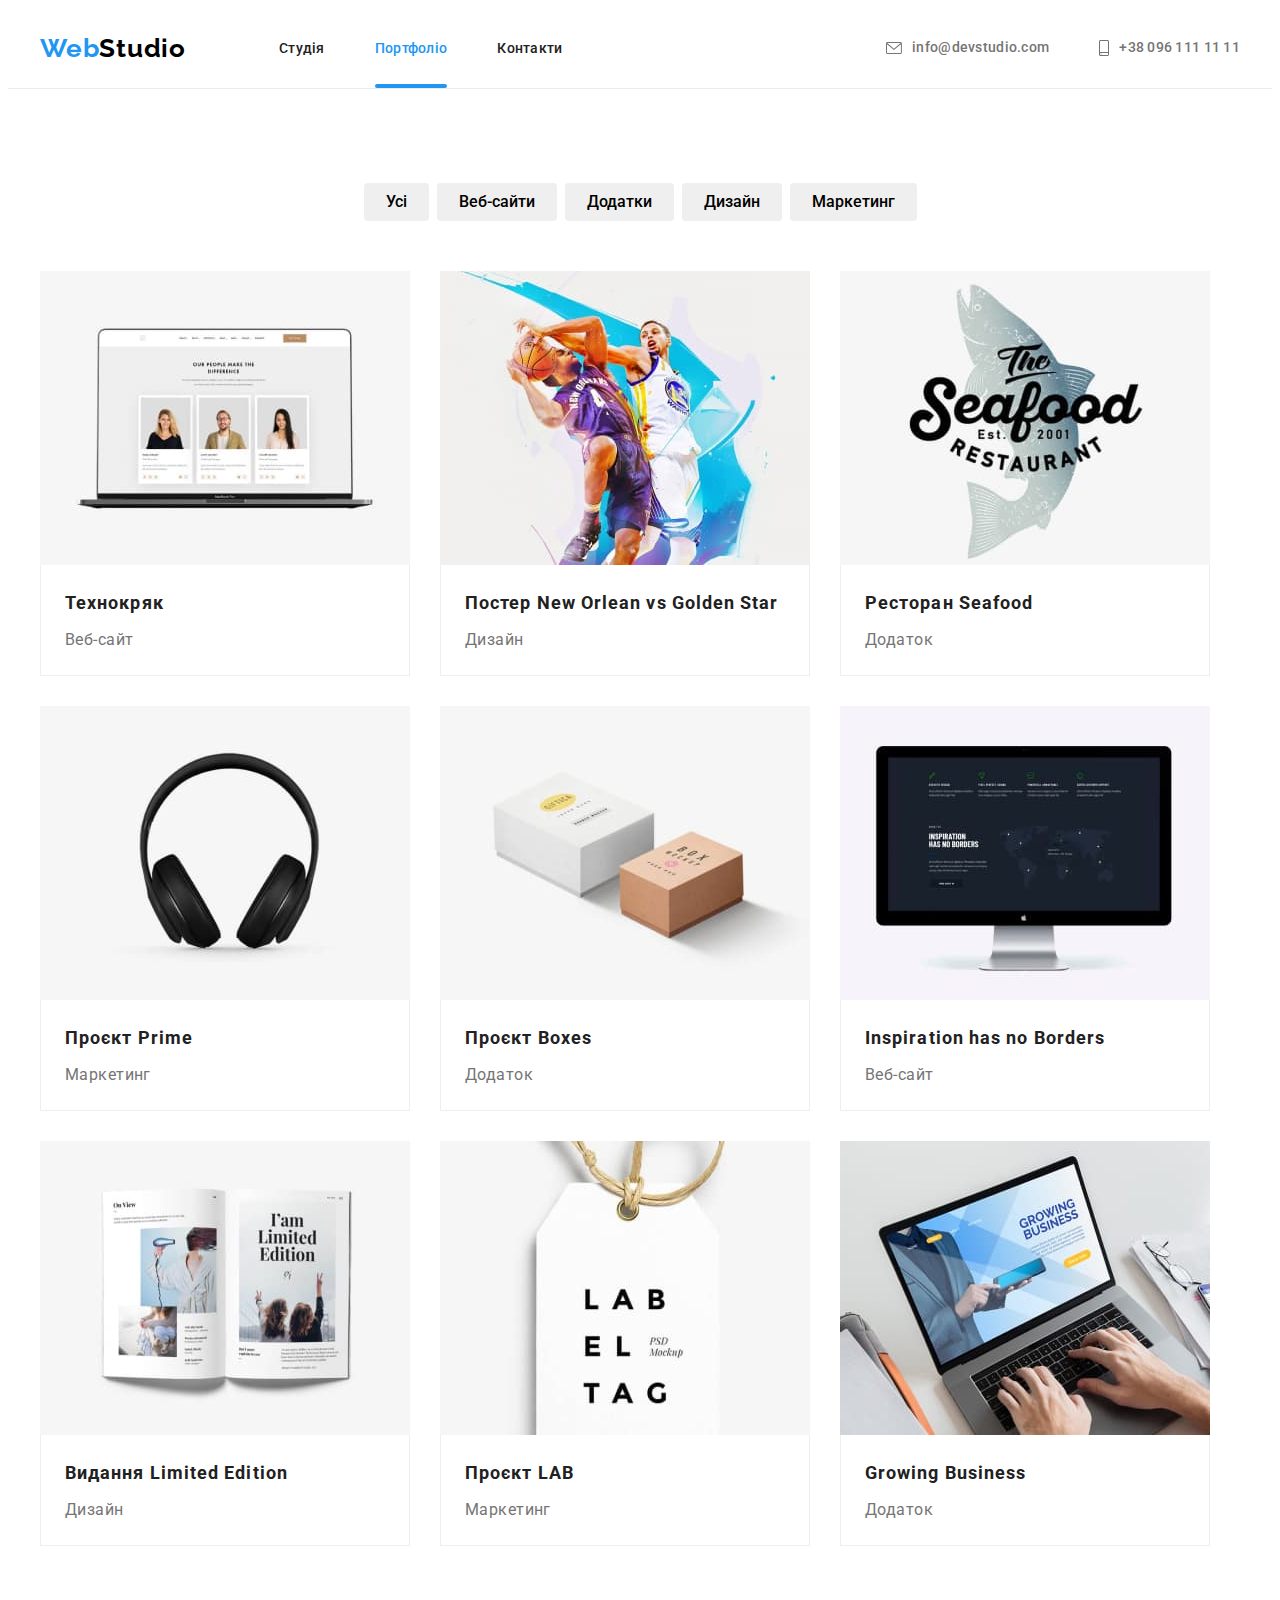
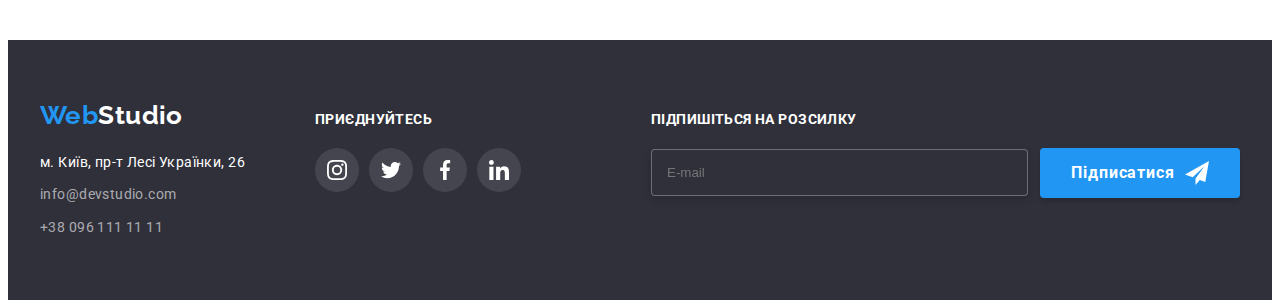
==== portfolio.html @ b5690db7 "копіює попередню роботу" ====
<!DOCTYPE html>
<html lang="uk">
  <head>
    <meta charset="UTF-8" />
    <meta http-equiv="X-UA-Compatible" content="IE=edge" />
    <meta name="viewport" content="width=device-width, initial-scale=1.0" />
    <title>Portfolio</title>
    <link rel="preconnect" href="https://fonts.googleapis.com" />
    <link rel="preconnect" href="https://fonts.gstatic.com" crossorigin />
    <link
      href="https://fonts.googleapis.com/css2?family=Raleway:wght@700&family=Roboto:wght@400;500;700;900&display=swap"
      rel="stylesheet"
    />
    <link
      rel="stylesheet"
      href="https://cdnjs.cloudflare.com/ajax/libs/modern-normalize/1.1.0/modern-normalize.min.css"
      integrity="sha512-wpPYUAdjBVSE4KJnH1VR1HeZfpl1ub8YT/NKx4PuQ5NmX2tKuGu6U/JRp5y+Y8XG2tV+wKQpNHVUX03MfMFn9Q=="
      crossorigin="anonymous"
      referrerpolicy="no-referrer"
    />
    <link rel="stylesheet" href="./css/styles.css" />
  </head>
  <body>
    <header class="page-header">
      <div class="header-conteiner conteiner">
        <nav class="page-navigation">
          <a class="logo link" href="./index.html"><span class="logo-web">Web</span>Studio</a>
          <ul class="menu-list list">
            <li class="menu-item"><a class="menu-link link" href="./index.html">Студія</a></li>
            <li class="menu-item">
              <a class="menu-link link current" href="./portfolio.html">Портфоліо</a>
            </li>
            <li class="menu-item"><a class="menu-link link" href="">Контакти</a></li>
          </ul>
        </nav>
        <ul class="contacts-list list">
          <li class="contacts-item">
            <a class="header-contacts-email link" href="mailto:info@devstudio.com">
              <svg class="contacts-icon-email">
                <use href="./images/icons.svg.svg#icon-envelope"></use>
              </svg>
              info@devstudio.com</a
            >
          </li>
          <li class="contacts-item">
            <a class="header-contacts-number link" href="tel:+380961111111">
              <svg class="contacts-icon-tell">
                <use href="./images/icons.svg.svg#icon-smartphone"></use>
              </svg>
              +38 096 111 11 11</a
            >
          </li>
        </ul>
      </div>
    </header>
    <main class="main">
      <section class="section">
        <div class="buttom-conteiner conteiner">
          <h1 class="services-heading visually-hidden">Наші послуги</h1>
          <ul class="services-nav-list list">
            <li class="services-nav-item">
              <button type="button" class="services-nav-button">Усі</button>
            </li>
            <li class="services-nav-item">
              <button type="button" class="services-nav-button">Веб-сайти</button>
            </li>
            <li class="services-nav-item">
              <button type="button" class="services-nav-button">Додатки</button>
            </li>
            <li class="services-nav-item">
              <button type="button" class="services-nav-button">Дизайн</button>
            </li>
            <li class="services-nav-item">
              <button type="button" class="services-nav-button">Маркетинг</button>
            </li>
          </ul>
        </div>

        <ul class="services-list list conteiner">
          <li class="services-item">
            <a class="services-item-link link" href="">
              <div class="card-overlay">
                <img
                  class="services-img"
                  src="./portfolio-img/laptop.jpg"
                  alt="ноутбук з сайтом"
                  width="370"
                />
                <p class="card-text">
                  Ресурс пропонує комплексні пропозиції з різним рівнем функціоналу та сервісів. Все
                  це дозволить відвідувачу отримати вичерпні відомості про компанію чи приватну
                  особу.
                </p>
              </div>
              <div class="desc">
                <h2 class="services-title">Технокряк</h2>
                <p class="services-sectoin">Веб-сайт</p>
              </div>
            </a>
          </li>
          <li class="services-item">
            <a class="services-item-link link" href="">
              <div class="card-overlay">
                <img
                  class="services-img"
                  src="./portfolio-img/basketball.jpg"
                  alt="постер з двума баскетболістами"
                  width="370"
                />
                <p class="card-text">
                  Ресурс пропонує комплексні пропозиції з різним рівнем функціоналу та сервісів. Все
                  це дозволить відвідувачу отримати вичерпні відомості про компанію чи приватну
                  особу.
                </p>
              </div>
              <div class="desc">
                <h2 class="services-title">Постер New Orlean vs Golden Star</h2>
                <p class="services-sectoin">Дизайн</p>
              </div>
            </a>
          </li>
          <li class="services-item">
            <a class="services-item-link link" href="">
              <div class="card-overlay">
                <img
                  class="services-img"
                  src="./portfolio-img/seafoood.jpg"
                  alt="логотип ресторану"
                  width="370"
                />
                <p class="card-text">
                  Ресурс пропонує комплексні пропозиції з різним рівнем функціоналу та сервісів. Все
                  це дозволить відвідувачу отримати вичерпні відомості про компанію чи приватну
                  особу.
                </p>
              </div>
              <div class="desc">
                <h2 class="services-title">Ресторан Seafood</h2>
                <p class="services-sectoin">Додаток</p>
              </div>
            </a>
          </li>
          <li class="services-item">
            <a class="services-item-link link" href="">
              <div class="card-overlay">
                <img
                  class="services-img"
                  src="./portfolio-img/headphone.jpg"
                  alt=" навушники"
                  width="370"
                />
                <p class="card-text">
                  Ресурс пропонує комплексні пропозиції з різним рівнем функціоналу та сервісів. Все
                  це дозволить відвідувачу отримати вичерпні відомості про компанію чи приватну
                  особу.
                </p>
              </div>
              <div class="desc">
                <h2 class="services-title">Проєкт Prime</h2>
                <p class="services-sectoin">Маркетинг</p>
              </div>
            </a>
          </li>
          <li class="services-item">
            <a class="services-item-link link" href="">
              <div class="card-overlay">
                <img
                  class="services-img"
                  src="./portfolio-img/boxes.jpg"
                  alt="коробки різного дизайну"
                  width="370"
                />
                <p class="card-text">
                  Ресурс пропонує комплексні пропозиції з різним рівнем функціоналу та сервісів. Все
                  це дозволить відвідувачу отримати вичерпні відомості про компанію чи приватну
                  особу.
                </p>
              </div>
              <div class="desc">
                <h2 class="services-title">Проєкт Boxes</h2>
                <p class="services-sectoin">Додаток</p>
              </div>
            </a>
          </li>
          <li class="services-item">
            <a class="services-item-link link" href="">
              <div class="card-overlay">
                <img
                  class="services-img"
                  src="./portfolio-img/imac.jpg"
                  alt="сайт (натхнення немає кордонів)"
                  width="370"
                />
                <p class="card-text">
                  Ресурс пропонує комплексні пропозиції з різним рівнем функціоналу та сервісів. Все
                  це дозволить відвідувачу отримати вичерпні відомості про компанію чи приватну
                  особу.
                </p>
              </div>
              <div class="desc">
                <h2 class="services-title">Inspiration has no Borders</h2>
                <p class="services-sectoin">Веб-сайт</p>
              </div>
            </a>
          </li>
          <li class="services-item">
            <a class="services-item-link link" href="">
              <div class="card-overlay">
                <img
                  class="services-img"
                  src="./portfolio-img/magazine.jpg"
                  alt="журнал"
                  width="370"
                />
                <p class="card-text">
                  Ресурс пропонує комплексні пропозиції з різним рівнем функціоналу та сервісів. Все
                  це дозволить відвідувачу отримати вичерпні відомості про компанію чи приватну
                  особу.
                </p>
              </div>
              <div class="desc">
                <h2 class="services-title">Видання Limited Edition</h2>
                <p class="services-sectoin">Дизайн</p>
              </div>
            </a>
          </li>
          <li class="services-item">
            <a class="services-item-link link" href="">
              <div class="card-overlay">
                <img class="services-img" src="./portfolio-img/lab.jpg" alt="бірка" width="370" />
                <p class="card-text">
                  Ресурс пропонує комплексні пропозиції з різним рівнем функціоналу та сервісів. Все
                  це дозволить відвідувачу отримати вичерпні відомості про компанію чи приватну
                  особу.
                </p>
              </div>
              <div class="desc">
                <h2 class="services-title">Проєкт LAB</h2>
                <p class="services-sectoin">Маркетинг</p>
              </div>
            </a>
          </li>
          <li class="services-item">
            <a class="services-item-link link" href="">
              <div class="card-overlay">
                <img
                  class="services-img"
                  src="./portfolio-img/macbook.jpg"
                  alt="зростаючий бізнес"
                  width="370"
                />
                <p class="card-text">
                  Ресурс пропонує комплексні пропозиції з різним рівнем функціоналу та сервісів. Все
                  це дозволить відвідувачу отримати вичерпні відомості про компанію чи приватну
                  особу.
                </p>
              </div>
              <div class="desc">
                <h2 class="services-title">Growing Business</h2>
                <p class="services-sectoin">Додаток</p>
              </div>
            </a>
          </li>
        </ul>
      </section>
    </main>
   <footer class="footer">
      <div class="conteiner">
        <div class="footer-content">
<div class="footer-content-address">
      <a class="logo-footer link" href="./index.html"><span class="logo-web">Web</span>Studio</a>
      <address class="address">
        <ul class="address-list list">
          <li class="address-list-item">
            <a class="address-map link"
              href="https://goo.gl/maps/CPtrU1FHBa2aNyZL9"
              target="_blank"
              rel="noopener noreferrer nofollow"
              >м. Київ, пр-т Лесі Українки, 26</a
            >
          </li>
          <li class="address-list-item"><a class="footer-contacts-email link" href="mailto:info@devstudio.com">info@devstudio.com</a></li>
          <li class="address-list-item"><a class="footer-contacts-number link" href="tel:+380961111111">+38 096 111 11 11</a></li>
        </ul>
      </address>
    </div>
    <div class="footer-content-link">
          <b class="studio-caption">приєднуйтесь</b>
          <ul class="studio-link-list list">
            <li class="studio-list-item">
              <a href="" class="studio-link">
                <svg lang="en" aria-label="instagram logo" class="icon-studio-link">
                  <use href="./images/icons.svg.svg#icon-instagram"></use>
                </svg>
              </a>
            </li>
            <li class="studio-list-item">
              <a href="" class="studio-link">
                <svg lang="en" aria-label="twitter logo" class="icon-studio-link">
                  <use href="./images/icons.svg.svg#icon-twitter"></use>
                </svg>
              </a>
            </li>
            <li class="studio-list-item">
              <a href="" class="studio-link">
                <svg lang="en" aria-label="facebook logo" class="icon-studio-link">
                  <use href="./images/icons.svg.svg#icon-facebook"></use>
                </svg>
              </a>
            </li>
            <li class="studio-list-item">
              <a href="" class="studio-link">
                <svg lang="en" aria-label="linkedin logo" class="icon-studio-link">
                  <use href="./images/icons.svg.svg#icon-linkedin"></use>
                </svg>
              </a>
            </li>
          </ul>
        </div>
        <div class="subscribe">
        <b class="subscribe-title">Підпишіться на розсилку</b>
        <div class="subscribe-tap">
          <label class="subscribe-label" for="subscribe-mail"></label>
        <input class="subscribe-input" name="subscribe-user-mail" id="subscribe-mail" type="mail" placeholder="E-mail">
        <button class="subscribe-button" type="submit">Підписатися <svg class="send-icon" width="24" height="24">
          <use href="./images/icons.svg.svg#icon-send"></use>
        </svg></button></div>
      </div>
      </div>
        </div>
    </footer>
  </body>
</html>
---- css/styles.css ----
:root {
  --main-font-family: 'Roboto', sans-serif;
  --secondary-font-family: 'Raleway', sans-serif;
  --primry-font-weight: 700;
  --secondary-font-weight: 400;
  --primary-font-size: 14px;
  --main-color: #212121;
  --secondary-color: #757575;
  --accent-color: #2196f3;
  --other-color: #ffffff;
  --logo-color: #000000;
  --primary-background-color: #2f303a;
  --secondary-background-color: #f5f4fa;
  --primary-icon-color: #afb1b8;
  --transition-time-cubic: 250ms cubic-bezier(0.4, 0, 0.2, 1);
}

h1,
h2,
h3,
h4,
h5,
h6,
p {
  margin-top: 0;
  margin-bottom: 0;
}

ul,
ol {
  margin: 0;
  padding: 0;
}

button {
  cursor: pointer;
}

img {
  display: block;
  max-width: 100%;
  height: auto;
}

.link {
  text-decoration: none;
}

.list {
  list-style: none;
}

.visually-hidden {
  position: absolute;
  white-space: nowrap;
  width: 1px;
  height: 1px;
  overflow: hidden;
  border: 0;
  padding: 0;
  clip: rect(0 0 0 0);
  clip-path: inset(50%);
  margin: -1px;
}
/* ========================= */
body {
  font-family: 'Roboto', sans-serif;
  font-size: var(--primary-font-size);
  letter-spacing: 0.03em;
  color: var(--main-color);
  background-color: var(--other-color);
}

.conteiner {
  width: 1200px;
  margin-left: auto;
  margin-right: auto;
  padding-left: 15px;
  padding-right: 15px;
  /* display: flex;
  flex-wrap: wrap;
  justify-content: center;
  align-content: center; */
}

.section {
  padding-top: 94px;
  padding-bottom: 94px;
}

.header-conteiner {
  display: flex;
  align-items: center;
}

/* =================HEADER============== */

.page-header {
  align-items: center;
  border-bottom: 1px solid #ececec;
}

.page-navigation {
  display: flex;
}

.logo {
  margin-right: 93px;
  padding-top: 24px;
  padding-bottom: 24px;
  color: var(--logo-color);
  font-family: 'Raleway';
  font-style: normal;
  font-weight: 700;
  font-size: 26px;
  line-height: 31px;
  letter-spacing: 0.03em;
}

.logo-web {
  color: var(--accent-color);
}

.menu-list {
  display: flex;
  column-gap: 50px;
  align-items: center;
  padding-left: 0;
}

.menu-list .link {
  position: relative;
  padding-top: 32px;
  padding-bottom: 32px;
  color: var(--main-color);
  font-weight: 500;
  font-size: 14px;
  line-height: 1.14em;
  letter-spacing: 0.02em;

  transition: color var(--transition-time-cubic);
}

.menu-list .link.current {
  color: var(--accent-color);
}

.current::after {
  display: inline-block;
  position: absolute;
  content: '';
  bottom: 0;
  left: 0;
  width: 100%;
  height: 4px;
  border-radius: 2px;
  background-color: var(--accent-color);
}

.menu-link:hover,
.menu-link:focus {
  color: var(--accent-color);
}

.contacts-list {
  margin-left: auto;
  display: flex;
  column-gap: 50px;
  padding-left: 0;
  font-weight: 500;
  line-height: 1.14em;
  letter-spacing: 0.02em;
}

.contacts-list .header-contacts-email,
.header-contacts-number {
  color: var(--secondary-color);
  font-weight: 500;

  transition: color var(--transition-time-cubic);
}

.header-contacts-email,
.header-contacts-number {
  display: flex;
  justify-content: center;
  align-items: center;
  padding-top: 32px;
  padding-bottom: 32px;
}

.header-contacts-email:hover,
.header-contacts-email:focus {
  color: var(--accent-color);
}

.header-contacts-number:hover,
.header-contacts-number:focus {
  color: var(--accent-color);
}

.contacts-icon-email,
.contacts-icon-tell {
  margin-right: 10px;
  fill: var(--secondary-color);
}

.contacts-icon-email {
  width: 16px;
  height: 12px;
}

.contacts-icon-tell {
  width: 10px;
  height: 16px;
}

.header-contacts-email:hover .contacts-icon-email,
.header-contacts-email:focus .contacts-icon-email {
  fill: var(--accent-color);
}

.header-contacts-number:hover .contacts-icon-tell,
.header-contacts-number:focus .contacts-icon-tell {
  fill: var(--accent-color);
}

/* ==============HEADER============= */

/* =============MAIN================ */
/* ==============BANER=============== */
.baner {
  padding-top: 200px;
  padding-bottom: 200px;
  background-color: var(--primary-background-color);
  color: var(--other-color);
}

.overlay {
  max-width: 1600px;
  height: 600px;
  margin-left: auto;
  margin-right: auto;
  background-color: #c4c4c4;
  background-image: linear-gradient(rgba(47, 48, 58, 0.4), rgba(47, 48, 58, 0.4)),
    url('../images/baner-img.jpg');
  background-position: center;
  background-size: cover;
}

.page-baner {
  display: flex;
  flex-direction: column;
  align-items: center;
}

.baner-text {
  width: 696px;
  margin-right: auto;
  margin-left: auto;
  margin-bottom: 30px;
  align-items: center;
  font-weight: 900;
  font-size: 44px;
  line-height: 1.36;
  text-align: center;
  letter-spacing: 0.06em;
  text-transform: uppercase;
}

.baner-modal-button {
  padding: 10px 32px;
  font-family: var(--main-font);
  background-color: var(--accent-color);
  color: var(--other-color);
  cursor: pointer;
  font-weight: var(--primry-font-weight);
  font-size: 16px;
  line-height: 1.875em;
  border: 0;
  border-radius: 4px;
  letter-spacing: 0.06em;

  transition: color var(--transition-time-cubic), background-color var(--transition-time-cubic);
}

.baner-modal-button:hover,
.baner-modal-button:focus {
  background-color: #188ce8;
  color: var(--other-color);
}
/* ===========BANER============= */

/* ===========BENEFITS============= */

.benefits-caption {
  font-style: normal;
  font-weight: var(--primry-font-weight);
  font-size: 36px;
  line-height: 1.16em;
  text-align: center;
}

.benefits-list {
  display: flex;
  font-weight: var(--primry-font-weight);
  line-height: 1.14em;
  column-gap: 30px;
}

.benefits-list-item {
  width: 270px;
}

.icon-benefits {
  align-items: center;
  justify-content: center;
  width: 70px;
  height: 70px;
}

.benefits-icon-group {
  display: flex;
  justify-content: center;
  align-items: center;
  margin-bottom: 30px;
  border-radius: 4px;
  width: 270px;
  height: 120px;
  background-color: var(--secondary-background-color);
}

.benefits-subtitle {
  margin-bottom: 10px;
  font-weight: var(--primry-font-weight);
  font-size: 14px;
  line-height: 1.14em;
  text-transform: uppercase;
}

.benefits-text {
  color: var(--secondary-color);
  font-weight: var(--secondary-font-weight);
  line-height: 1.7em;
}

/* ==========BENEFITS============== */

/* ===========ABOUT================ */

.about-us {
  padding-top: 0;
}

.about-img {
  position: relative;
}

.about-caption {
  margin-bottom: 50px;
  font-weight: var(--primry-font-weight);
  font-size: 36px;
  line-height: 1.16em;
  text-align: center;
}

.about-list {
  column-gap: 30px;
  display: flex;
  justify-content: center;
}

/* .about-img-overlay {
  position: absolut;
  width: 100%;
  /* background-color: rgba(47, 48, 58, 0.8); */
/* background-color: #000000;
  font-weight: var(--primry-font-weight);
  font-size: var(--primary-font-size);
  color: var(--other-color);
  line-height: 1.14;
  text-align: center;
  text-transform: uppercase;
} */
.about-img-overlay-text {
  display: flex;
  justify-content: center;
  align-items: center;
  position: absolute;
  bottom: 0;
  left: 0;
  width: 100%;
  height: 70px;
  background-color: rgba(47, 48, 58, 0.8);
  color: var(--other-color);
  font-weight: var(--primry-font-weight);
  font-size: var(--primary-font-size);
  line-height: 1.14;
  text-align: center;
  text-transform: uppercase;
}

/* ============ABOUT============= */

/* ============OUR TEAM============ */

.our-team {
  background-color: var(--secondary-background-color);
}

.our-team-caption {
  margin-bottom: 50px;
  font-weight: var(--primry-font-weight);
  font-size: 36px;
  line-height: 1.16em;
  text-align: center;
}

.workers-list {
  column-gap: 30px;
  display: flex;
}

.workers-item {
  background-color: var(--other-color);
  width: 270px;
  box-shadow: 0px 1px 3px rgba(0, 0, 0, 0.12), 0px 1px 1px rgba(0, 0, 0, 0.14),
    0px 2px 1px rgba(0, 0, 0, 0.2);
  border-radius: 4px;
}

.team-subtitle {
  margin-top: 30px;
  margin-bottom: 16px;
}

.workers-name {
  margin-bottom: 10px;
  font-weight: 500;
  font-size: 16px;
  line-height: 1.18;
  text-align: center;
}

.workers-position {
  color: var(--secondary-color);
  font-weight: var(--secondary-font-weight);
  font-size: 16px;
  line-height: 1.18;
  text-align: center;
}

.team-link-list {
  display: flex;
  justify-content: center;
  align-items: center;
  margin-bottom: 30px;
  column-gap: 10px;
}

.team-link {
  width: 44px;
  height: 44px;
  border-radius: 50%;
  display: flex;
  justify-content: center;
  align-items: center;

  transition: background-color var(--transition-time-cubic);
}

.icon-link {
  fill: var(--primary-icon-color);
  width: 20px;
  height: 20px;

  transition: fill var(--transition-time-cubic);
}

.team-link:hover,
.team-link:focus {
  background-color: var(--accent-color);
}

.team-link:hover .icon-link,
.team-link:focus .icon-link {
  fill: var(--other-color);
}

/* ============OUR TEAM============== */

/* =============REGULAR============== */

.regular-customers .customers-caption {
  font-family: var(--main-font-family);
  font-weight: var(--primry-font-weight);
  font-size: 36px;
  line-height: 1.16;
  text-align: center;
  letter-spacing: 0.03em;
  margin-bottom: 50px;
}

.castomers-list {
  display: inline-flex;
  justify-content: center;
  align-items: center;
  column-gap: 30px;
}

.customers-link {
  display: flex;
  justify-content: center;
  align-items: center;
  width: 170px;
  height: 92px;
  border: 1px solid var(--primary-icon-color);
  border-radius: 4px;

  transition: border-color var(--transition-time-cubic);
}

.icon-logo {
  width: 106px;
  height: 60px;
  fill: var(--primary-icon-color);

  transition: fill var(--transition-time-cubic);
}

.customers-link:hover,
.customers-link:focus {
  border-color: var(--accent-color);
}

.customers-link:hover .icon-logo,
.customers-link:focus .icon-logo {
  fill: var(--accent-color);
}

/* =============REGULAR============== */

/* =============FOOTER================ */

.footer {
  padding-top: 60px;
  padding-bottom: 60px;
  background-color: var(--primary-background-color);
  flex-direction: column;
  justify-content: flex-start;
}

.footer-content {
  margin-right: auto;
  display: flex;
  align-items: baseline;
}

.footer-content-address {
  display: flex;
  flex-direction: column;
  justify-content: center;
  align-content: flex-start;
}

.footer-content-link {
  margin-left: 70px;
}

.logo-footer {
  margin-bottom: 20px;
  justify-content: flex-start;
  color: var(--other-color);
  font-family: var(--secondary-font-family);
  font-weight: var(--primry-font-weight);
  font-size: 26px;
  line-height: 1.19;
}

.address {
  justify-content: flex-start;
}

.address-list {
  display: flex;
  flex-direction: column;
  justify-content: flex-start;
  font-style: normal;
  font-weight: var(--secondary-font-weight);
  line-height: 1.7;
}

.address-list-item:not(:last-child) {
  margin-bottom: 9px;
}

.address-map {
  color: var(--other-color);
  font-weight: var(--secondary-font-weight);
  line-height: 1.7;
}

.footer-contacts-email,
.footer-contacts-number {
  color: rgba(255, 255, 255, 0.6);
  font-weight: var(--secondary-font-weight);
  line-height: 1.7;

  transition: color var(--transition-time-cubic);
}

.footer-contacts-email:hover,
.footer-contacts-email:focus {
  color: var(--accent-color);
}

.footer-contacts-number:hover,
.footer-contacts-number:focus {
  color: var(--accent-color);
}

.sdudio-social-group {
  display: flex;
  justify-content: center;
  align-items: flex-start;
}

.studio-link-list {
  margin-top: 20px;
  column-gap: 10px;
  display: flex;
  justify-content: center;
  align-items: center;
}

.studio-caption {
  font-weight: var(--primry-font-weight);
  color: var(--other-color);
  font-style: normal;
  font-size: var(--primary-font-size);
  line-height: 1.14;
  letter-spacing: 0.03em;
  text-transform: uppercase;

  margin-bottom: 20px;
}

.studio-link {
  width: 44px;
  height: 44px;
  border-radius: 50%;
  background-color: rgba(255, 255, 255, 0.1);
  display: flex;
  justify-content: center;
  align-items: center;

  transition: background-color var(--transition-time-cubic);
}

.studio-link:hover,
.studio-link:focus {
  background-color: var(--accent-color);
}

.icon-studio-link {
  width: 20px;
  height: 20px;
  fill: var(--other-color);
}

.subscribe {
  /* display: flex;
  flex-direction: column;
  padding: 0;
  margin: 0; */
  margin-left: auto;
}

.subscribe-title {
  margin-bottom: 20px;
  display: block;

  font-weight: var(--primry-font-weight);
  font-size: var(--primary-font-size);
  line-height: 1.14;
  text-transform: uppercase;
  color: var(--other-color);
}

.subscribe-tap {
  display: flex;
  align-items: center;
  padding: 0;
  margin: 0;
}

.subscribe-input {
  width: 358px;
  padding-top: 15px;
  padding-bottom: 15px;
  padding-left: 15px;
  margin-right: 12px;

  color: var(--other-color);
  background-color: var(--primary-background-color);
  border: 1px solid rgba(255, 255, 255, 0.3);
  border-radius: 4px;
  outline: none;

  filter: drop-shadow(0px 4px 4px rgba(0, 0, 0, 0.15));
}

.subscribe-button {
  display: flex;
  align-items: center;
  justify-content: center;
  width: 200px;
  padding-top: 10px;
  padding-bottom: 10px;
  background-color: var(--accent-color);
  box-shadow: 0px 4px 4px rgba(0, 0, 0, 0.15);
  border-radius: 4px;
  border: none;
  letter-spacing: 0.06em;

  color: var(--other-color);
  font-family: var(--main-font-family);
  font-weight: var(--primry-font-weight);
  font-size: 16px;
  line-height: 1.875;
}

.send-icon {
  margin-left: 10px;
  fill: var(--other-color);
}

/* ===========FOOTER=========== */

/* ============PORFOLIO========
===============SERVICES======== */

.services {
  padding-top: 0;
}

.button-conteiner {
  display: flex;
  justify-content: center;
  align-items: center;
}

.services-nav-list {
  display: flex;
  justify-content: center;
  align-items: center;
  margin-bottom: 50px;
  column-gap: 8px;
  color: var(--main-color);
  font-weight: 500;
  font-size: 16px;
  line-height: 1.62;
}

.services-nav-button {
  border: 0;
  border-radius: 4px;
  padding: 6px 22px;
  font-family: var(--main-font-family);
  font-weight: 500;
  font-size: 16px;
  line-height: 1.6;
  text-align: center;
  cursor: pointer;

  transition: background-color var(--transition-time-cubic), color var(--transition-time-cubic),
    box-shadow var(--transition-time-cubic);
}

.services-nav-button:hover,
.services-nav-button:focus {
  background-color: var(--accent-color);
  color: var(--other-color);
  box-shadow: 0px 3px 1px rgba(0, 0, 0, 0.1), 0px 1px 2px rgba(0, 0, 0, 0.08),
    0px 2px 2px rgba(0, 0, 0, 0.12);
}

.services-list {
  display: flex;
  flex-wrap: wrap;
  column-gap: 30px;
  gap: 30px;
}

.services-item-link {
  display: block;
  transition: box-shadow var(--transition-time-cubic);
}

.services-item-link:hover,
.services-item-link:focus {
  box-shadow: 0px 1px 1px rgba(0, 0, 0, 0.12), 0px 4px 4px rgba(0, 0, 0, 0.06),
    1px 4px 6px rgba(0, 0, 0, 0.16);
}

.desc {
  padding: 20px 24px;
  border: 1px solid #eeeeee;
  border-top: 0;
  justify-content: flex-start;
  align-items: center;
}

.services-title {
  margin-bottom: 4px;
  color: var(--main-color);
  font-weight: var(--primry-font-weight);
  font-size: 18px;
  line-height: 2;
  letter-spacing: 0.06em;
}

.services-sectoin {
  color: var(--secondary-color);
  font-weight: var(--secondary-font-weight);
  font-size: 16px;
  line-height: 1.875;
}

.card-overlay {
  position: relative;
  overflow: hidden;
}

.card-text {
  position: absolute;
  transform: translateY(100%);
  top: 0;
  left: 0;
  padding: 63px 24px;
  width: 100%;
  height: 100%;
  font-weight: 400;
  font-size: 18px;
  line-height: 1.55;
  color: var(--other-color);
  background-color: rgba(33, 150, 243, 0.9);

  transition: transform var(--transition-time-cubic);
}

.services-item-link:hover .card-text {
  transform: translateY(0%);
}

/* ==========SERVICES========== */

/* ===========MODAL=========== */

.backdrop {
  position: fixed;
  top: 0;
  left: 0;
  width: 100%;
  height: 100%;
  z-index: 666;
  background-color: rgba(0, 0, 0, 0.2);

  transition: opacity 500ms cubic-bezier(0.03, 0.99, 0.87, 0.75),
    visibility 500ms cubic-bezier(0.03, 0.99, 0.87, 0.75);
}

.modal {
  position: absolute;
  top: 50%;
  left: 50%;
  transform: translate(-50%, -50%);
  width: 528px;
  background-color: var(--other-color);
}

.modal-close-button {
  position: absolute;
  right: 8px;
  top: 8px;
  display: flex;
  justify-content: center;
  align-items: center;
  width: 30px;
  height: 30px;
  border-radius: 50%;
  padding: 0;
  background-color: transparent;
  border: 1px solid rgba(0, 0, 0, 0.1);

  transition: fill var(--transition-time-cubic);
}

.modal-close-button:hover,
.modal-close-button:focus {
  fill: var(--accent-color);
}

.is-hidden {
  opacity: 0;
  visibility: hidden;
  pointer-events: none;
}

.modal-content {
  padding: 40px;
}

.modal-title {
  display: block;
  margin-bottom: 12px;
  font-weight: var(--primry-font-weight);
  font-size: 20px;
  line-height: 1.15;
  text-align: center;
}

.modal-form-label {
  margin-bottom: 10px;
  display: flex;
  flex-direction: column;
}

.modal-form-label-text {
  margin-bottom: 4px;
  font-weight: var(--secondary-font-weight);
  font-size: 12px;
  line-height: 1.16;
  letter-spacing: 0.01em;
  color: var(--secondary-color);
}

.modal-form-input {
  padding-left: 42px;
  width: 100%;
  height: 40px;
  border: 1px solid rgba(33, 33, 33, 0.2);
  border-radius: 4px;
  outline: none;

  transition: border-color var(--transition-time-cubic);
}

.modal-form-input:focus {
  border-color: var(--accent-color);
}

.modal-form-input:focus + .modal-form-icon {
  fill: var(--accent-color);
}

.modal-input-box {
  position: relative;
}

.modal-form-icon-svg {
  position: absolute;
  top: 50%;
  left: 12px;
  transform: translateY(-50%);
  width: 18px;
  height: 18px;

  transition: fill var(--transition-time-cubic);
}

.modal-user-textarea {
  width: 100%;
  height: 120px;
  padding-left: 16px;
  padding-top: 12px;
  resize: none;
  border: 1px solid rgba(33, 33, 33, 0.2);
  border-radius: 4px;
  outline: none;

  transition: border-color var(--transition-time-cubic);
}

.modal-user-textarea:focus {
  border-color: var(--accent-color);
}

.modal-button-send {
  display: flex;
  justify-content: center;
  align-items: center;
  width: 200px;
  margin-right: auto;
  margin-left: auto;
  margin-top: 30px;
  padding-top: 10px;
  padding-bottom: 10px;
  color: var(--other-color);
  background-color: var(--accent-color);
  border: none;
  box-shadow: 0px 4px 4px rgba(0, 0, 0, 0.15);
  border-radius: 4px;

  font-family: var(--main-font-family);
  font-weight: var(--primry-font-weight);
  font-size: 16px;
  line-height: 1.87;
  letter-spacing: 0.06em;

  transition: background var(--transition-time-cubic);
}

.modal-button-send:hover,
.modal-button-send:focus {
  background: #188ce8;
}

.modal-form-checkbox-label {
  display: flex;
  align-items: center;
  justify-content: center;

  font-weight: var(--secondary-font-weight);
  font-size: var(--primary-font-size);
  line-height: 1.71;
  color: var(--secondary-color);
}

.modal-form-checkbox-icon {
  width: 16px;
  height: 15px;
  fill: #fff;
  border: 2px solid #000000;
  border-radius: 3px;
  margin-right: 8px;
}

.modal-form-checkbox-input {
  appearance: none;
}

.modal-form-checkbox-input:checked + .modal-form-checkbox-icon {
  fill: var(--accent-color);
  border: none;
}

.checkbox-policy {
  color: var(--accent-color);
}
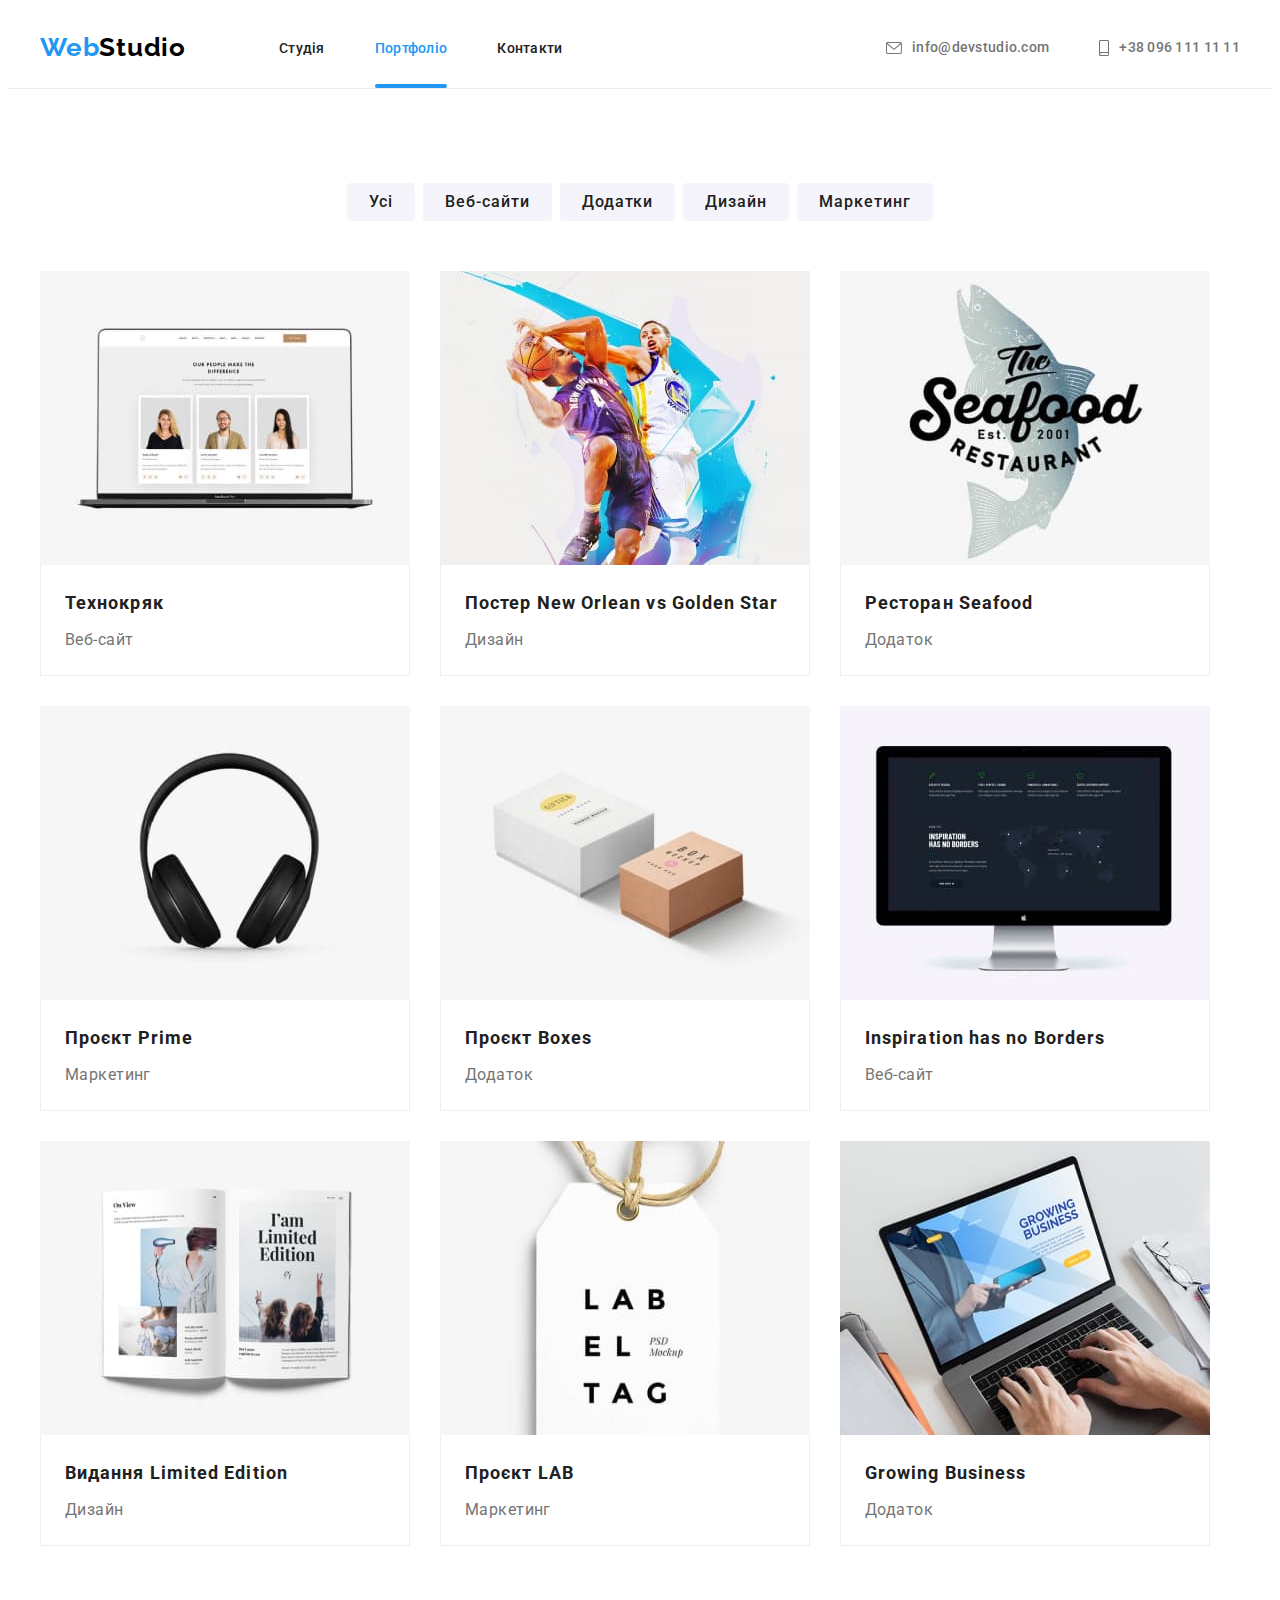
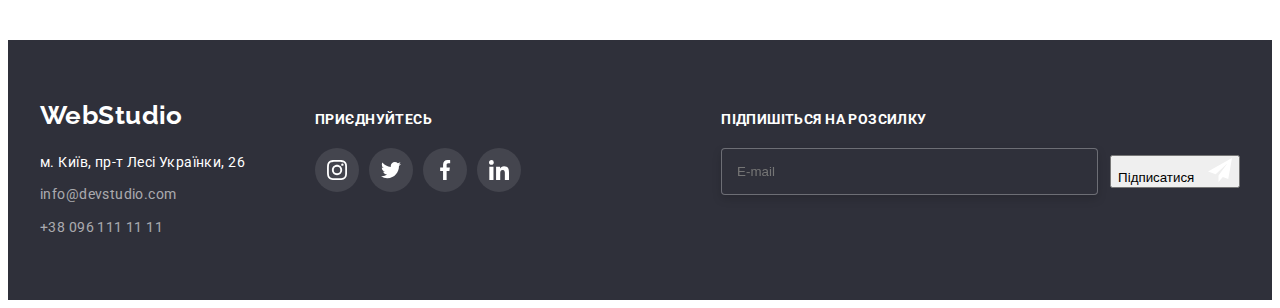
==== commit 1374539d: "додає процесор SASS" ====
--- a/portfolio.html
+++ b/portfolio.html
@@ -18,33 +18,36 @@
       crossorigin="anonymous"
       referrerpolicy="no-referrer"
     />
+    <link rel="stylesheet" href="./css/portfolio.min.css" />
     <link rel="stylesheet" href="./css/styles.css" />
   </head>
   <body>
     <header class="page-header">
       <div class="header-conteiner conteiner">
         <nav class="page-navigation">
-          <a class="logo link" href="./index.html"><span class="logo-web">Web</span>Studio</a>
+          <a class="logo link" href="./index.html"><span class="logo__element">Web</span>Studio</a>
           <ul class="menu-list list">
-            <li class="menu-item"><a class="menu-link link" href="./index.html">Студія</a></li>
-            <li class="menu-item">
-              <a class="menu-link link current" href="./portfolio.html">Портфоліо</a>
-            </li>
-            <li class="menu-item"><a class="menu-link link" href="">Контакти</a></li>
+            <li class="menu-list__item">
+              <a class="menu-list__link link" href="./index.html">Студія</a>
+            </li>
+            <li class="menu-list__item">
+              <a class="menu-list__link link current" href="./portfolio.html">Портфоліо</a>
+            </li>
+            <li class="menu-list__item"><a class="menu-list__link link" href="">Контакти</a></li>
           </ul>
         </nav>
         <ul class="contacts-list list">
-          <li class="contacts-item">
-            <a class="header-contacts-email link" href="mailto:info@devstudio.com">
-              <svg class="contacts-icon-email">
+          <li class="contacts-list__item">
+            <a class="page-header__email link" href="mailto:info@devstudio.com">
+              <svg lang="en" aria-label="email logo" class="page-header__email--icon">
                 <use href="./images/icons.svg.svg#icon-envelope"></use>
               </svg>
               info@devstudio.com</a
             >
           </li>
-          <li class="contacts-item">
-            <a class="header-contacts-number link" href="tel:+380961111111">
-              <svg class="contacts-icon-tell">
+          <li class="contacts-list__item">
+            <a class="page-header__tel link" href="tel:+380961111111">
+              <svg lang="en" aria-label="smartphone logo" class="page-header__tel--icon">
                 <use href="./images/icons.svg.svg#icon-smartphone"></use>
               </svg>
               +38 096 111 11 11</a
@@ -59,19 +62,19 @@
           <h1 class="services-heading visually-hidden">Наші послуги</h1>
           <ul class="services-nav-list list">
             <li class="services-nav-item">
-              <button type="button" class="services-nav-button">Усі</button>
-            </li>
-            <li class="services-nav-item">
-              <button type="button" class="services-nav-button">Веб-сайти</button>
-            </li>
-            <li class="services-nav-item">
-              <button type="button" class="services-nav-button">Додатки</button>
-            </li>
-            <li class="services-nav-item">
-              <button type="button" class="services-nav-button">Дизайн</button>
-            </li>
-            <li class="services-nav-item">
-              <button type="button" class="services-nav-button">Маркетинг</button>
+              <button type="button" class="button button__services">Усі</button>
+            </li>
+            <li class="services-nav-item">
+              <button type="button" class="button button__services">Веб-сайти</button>
+            </li>
+            <li class="services-nav-item">
+              <button type="button" class="button button__services">Додатки</button>
+            </li>
+            <li class="services-nav-item">
+              <button type="button" class="button button__services">Дизайн</button>
+            </li>
+            <li class="services-nav-item">
+              <button type="button" class="button button__services">Маркетинг</button>
             </li>
           </ul>
         </div>
@@ -264,70 +267,91 @@
         </ul>
       </section>
     </main>
-   <footer class="footer">
+    <footer class="footer">
       <div class="conteiner">
         <div class="footer-content">
-<div class="footer-content-address">
-      <a class="logo-footer link" href="./index.html"><span class="logo-web">Web</span>Studio</a>
-      <address class="address">
-        <ul class="address-list list">
-          <li class="address-list-item">
-            <a class="address-map link"
-              href="https://goo.gl/maps/CPtrU1FHBa2aNyZL9"
-              target="_blank"
-              rel="noopener noreferrer nofollow"
-              >м. Київ, пр-т Лесі Українки, 26</a
+          <div class="footer-content-address">
+            <a class="logo-footer link" href="./index.html"
+              ><span class="logo-web">Web</span>Studio</a
             >
-          </li>
-          <li class="address-list-item"><a class="footer-contacts-email link" href="mailto:info@devstudio.com">info@devstudio.com</a></li>
-          <li class="address-list-item"><a class="footer-contacts-number link" href="tel:+380961111111">+38 096 111 11 11</a></li>
-        </ul>
-      </address>
-    </div>
-    <div class="footer-content-link">
-          <b class="studio-caption">приєднуйтесь</b>
-          <ul class="studio-link-list list">
-            <li class="studio-list-item">
-              <a href="" class="studio-link">
-                <svg lang="en" aria-label="instagram logo" class="icon-studio-link">
-                  <use href="./images/icons.svg.svg#icon-instagram"></use>
+            <address class="address">
+              <ul class="address-list list">
+                <li class="address-list-item">
+                  <a
+                    class="address-map link"
+                    href="https://goo.gl/maps/CPtrU1FHBa2aNyZL9"
+                    target="_blank"
+                    rel="noopener noreferrer nofollow"
+                    >м. Київ, пр-т Лесі Українки, 26</a
+                  >
+                </li>
+                <li class="address-list-item">
+                  <a class="footer-contacts-email link" href="mailto:info@devstudio.com"
+                    >info@devstudio.com</a
+                  >
+                </li>
+                <li class="address-list-item">
+                  <a class="footer-contacts-number link" href="tel:+380961111111"
+                    >+38 096 111 11 11</a
+                  >
+                </li>
+              </ul>
+            </address>
+          </div>
+          <div class="footer-content-link">
+            <b class="studio-caption">приєднуйтесь</b>
+            <ul class="studio-link-list list">
+              <li class="studio-list-item">
+                <a href="" class="studio-link">
+                  <svg lang="en" aria-label="instagram logo" class="icon-studio-link">
+                    <use href="./images/icons.svg.svg#icon-instagram"></use>
+                  </svg>
+                </a>
+              </li>
+              <li class="studio-list-item">
+                <a href="" class="studio-link">
+                  <svg lang="en" aria-label="twitter logo" class="icon-studio-link">
+                    <use href="./images/icons.svg.svg#icon-twitter"></use>
+                  </svg>
+                </a>
+              </li>
+              <li class="studio-list-item">
+                <a href="" class="studio-link">
+                  <svg lang="en" aria-label="facebook logo" class="icon-studio-link">
+                    <use href="./images/icons.svg.svg#icon-facebook"></use>
+                  </svg>
+                </a>
+              </li>
+              <li class="studio-list-item">
+                <a href="" class="studio-link">
+                  <svg lang="en" aria-label="linkedin logo" class="icon-studio-link">
+                    <use href="./images/icons.svg.svg#icon-linkedin"></use>
+                  </svg>
+                </a>
+              </li>
+            </ul>
+          </div>
+          <div class="subscribe">
+            <b class="subscribe-title">Підпишіться на розсилку</b>
+            <div class="subscribe-tap">
+              <label class="subscribe-label" for="subscribe-mail"></label>
+              <input
+                class="subscribe-input"
+                name="subscribe-user-mail"
+                id="subscribe-mail"
+                type="mail"
+                placeholder="E-mail"
+              />
+              <button class="subscribe-button" type="submit">
+                Підписатися
+                <svg class="send-icon" width="24" height="24">
+                  <use href="./images/icons.svg.svg#icon-send"></use>
                 </svg>
-              </a>
-            </li>
-            <li class="studio-list-item">
-              <a href="" class="studio-link">
-                <svg lang="en" aria-label="twitter logo" class="icon-studio-link">
-                  <use href="./images/icons.svg.svg#icon-twitter"></use>
-                </svg>
-              </a>
-            </li>
-            <li class="studio-list-item">
-              <a href="" class="studio-link">
-                <svg lang="en" aria-label="facebook logo" class="icon-studio-link">
-                  <use href="./images/icons.svg.svg#icon-facebook"></use>
-                </svg>
-              </a>
-            </li>
-            <li class="studio-list-item">
-              <a href="" class="studio-link">
-                <svg lang="en" aria-label="linkedin logo" class="icon-studio-link">
-                  <use href="./images/icons.svg.svg#icon-linkedin"></use>
-                </svg>
-              </a>
-            </li>
-          </ul>
+              </button>
+            </div>
+          </div>
         </div>
-        <div class="subscribe">
-        <b class="subscribe-title">Підпишіться на розсилку</b>
-        <div class="subscribe-tap">
-          <label class="subscribe-label" for="subscribe-mail"></label>
-        <input class="subscribe-input" name="subscribe-user-mail" id="subscribe-mail" type="mail" placeholder="E-mail">
-        <button class="subscribe-button" type="submit">Підписатися <svg class="send-icon" width="24" height="24">
-          <use href="./images/icons.svg.svg#icon-send"></use>
-        </svg></button></div>
       </div>
-      </div>
-        </div>
     </footer>
   </body>
 </html>
--- a/css/portfolio.min.css
+++ b/css/portfolio.min.css
@@ -0,0 +1 @@
+.visually-hidden{position:absolute;white-space:nowrap;width:1px;height:1px;overflow:hidden;border:0;padding:0;clip:rect(0 0 0 0);clip-path:inset(50%);margin:-1px}:root{--main-font-family: "Roboto", sans-serif;--secondary-font-family: "Raleway", sans-serif;--primry-font-weight: 700;--secondary-font-weight: 400;--primary-font-size: 14px;--main-color: #212121;--secondary-color: #757575;--accent-color: #2196f3;--other-color: #ffffff;--logo-color: #000000;--primary-background-color: #2f303a;--secondary-background-color: #f5f4fa;--primary-icon-color: #afb1b8;--transition-time-cubic: 250ms cubic-bezier(0.4, 0, 0.2, 1)}h1,h2,h3,h4,h5,h6,p{margin-top:0;margin-bottom:0}ul,ol{margin:0;padding:0}button{cursor:pointer}img{display:block;max-width:100%;height:auto}.link{text-decoration:none}.list{list-style:none}body{font-family:"Roboto",sans-serif;font-size:var(--primary-font-size);letter-spacing:.03em;color:var(--main-color);background-color:var(--other-color)}.conteiner{width:1200px;margin-left:auto;margin-right:auto;padding-left:15px;padding-right:15px}.section{padding-top:94px;padding-bottom:94px}.button{display:flex;justify-content:center;align-items:center;font-family:var(--main-font);background-color:var(--accent-color);color:var(--other-color);cursor:pointer;font-weight:var(--primry-font-weight);font-size:16px;line-height:1.875em;border:0;border-radius:4px;letter-spacing:.06em}.button__baner{padding:10px 32px;transition:color var(--transition-time-cubic),background-color var(--transition-time-cubic)}.button__baner:hover,.button__baner:focus{background-color:#188ce8;color:var(--other-color)}.button__subscribe{width:200px;padding-top:10px;padding-bottom:10px;box-shadow:0px 4px 4px rgba(0,0,0,.15)}.button__services{padding:6px 22px;font-weight:500;line-height:1.6;background-color:var(--secondary-background-color);color:var(--main-color);transition:background-color var(--transition-time-cubic),color var(--transition-time-cubic),box-shadow var(--transition-time-cubic)}.button__services:hover,.button__services:focus{background-color:var(--accent-color);color:var(--other-color);box-shadow:0px 3px 1px rgba(0,0,0,.1),0px 1px 2px rgba(0,0,0,.08),0px 2px 2px rgba(0,0,0,.12)}.button__modal--close{position:absolute;right:8px;top:8px;width:30px;height:30px;border-radius:50%;padding:0;background-color:rgba(0,0,0,0);border:1px solid rgba(0,0,0,.1);transition:fill var(--transition-time-cubic)}.button__modal--close:hover,.button__modal--close:focus{fill:var(--accent-color)}.button__modal--send{width:200px;margin-top:30px;padding-top:10px;padding-bottom:10px;margin-right:auto;margin-left:auto;box-shadow:0px 4px 4px rgba(0,0,0,.15);transition:background var(--transition-time-cubic)}.button__modal--send:hover,.button__modal--send:focus{background:#188ce8}.logo{margin-right:93px;padding-top:24px;padding-bottom:24px;color:var(--logo-color);font-family:"Raleway";font-style:normal;font-weight:700;font-size:26px;line-height:31px;letter-spacing:.03em}.logo__element{color:var(--accent-color)}.page-header{align-items:center;border-bottom:1px solid #ececec}.header-conteiner{display:flex}.page-navigation{display:flex}.menu-list{display:flex;column-gap:50px;align-items:center;padding-left:0}.menu-list__link{position:relative;padding-top:32px;padding-bottom:32px;color:var(--main-color);font-weight:500;font-size:14px;line-height:1.14em;letter-spacing:.02em;transition:color var(--transition-time-cubic)}.menu-list__link.current{color:var(--accent-color)}.current::after{display:inline-block;position:absolute;content:"";bottom:0;left:0;width:100%;height:4px;border-radius:2px;background-color:var(--accent-color)}.menu-list__link:hover,.menu-list__link:focus{color:var(--accent-color)}.contacts-list{margin-left:auto;display:flex;column-gap:50px;padding-left:0;font-weight:500;line-height:1.14em;letter-spacing:.02em}.page-header__email,.page-header__tel{display:flex;justify-content:center;align-items:center;padding-top:32px;padding-bottom:32px;color:var(--secondary-color);font-weight:500;transition:color var(--transition-time-cubic)}.page-header__email:hover,.page-header__email:focus{color:var(--accent-color)}.page-header__tel:hover,.page-header__tel:focus{color:var(--accent-color)}.page-header__email--icon,.page-header__tel--icon{margin-right:10px;fill:var(--secondary-color)}.page-header__email--icon{width:16px;height:12px}.page-header__tel--icon{width:10px;height:16px}.page-header__email:hover .page-header__email--icon,.page-header__email:focus .page-header__email--icon{fill:var(--accent-color)}.page-header__tel:hover .page-header__tel--icon,.page-header__tel:focus .page-header__tel--icon{fill:var(--accent-color)}.services{padding-top:0}.button-conteiner{display:flex;justify-content:center;align-items:center}.services-nav-list{display:flex;justify-content:center;align-items:center;margin-bottom:50px;column-gap:8px;color:var(--main-color);font-weight:500;font-size:16px;line-height:1.62}.services-list{display:flex;flex-wrap:wrap;column-gap:30px;gap:30px}.services-item-link{display:block;transition:box-shadow var(--transition-time-cubic)}.services-item-link:hover,.services-item-link:focus{box-shadow:0px 1px 1px rgba(0,0,0,.12),0px 4px 4px rgba(0,0,0,.06),1px 4px 6px rgba(0,0,0,.16)}.desc{padding:20px 24px;border:1px solid #eee;border-top:0;justify-content:flex-start;align-items:center}.services-title{margin-bottom:4px;color:var(--main-color);font-weight:var(--primry-font-weight);font-size:18px;line-height:2;letter-spacing:.06em}.services-sectoin{color:var(--secondary-color);font-weight:var(--secondary-font-weight);font-size:16px;line-height:1.875}.card-overlay{position:relative;overflow:hidden}.card-text{position:absolute;transform:translateY(100%);top:0;left:0;padding:63px 24px;width:100%;height:100%;font-weight:400;font-size:18px;line-height:1.55;color:var(--other-color);background-color:rgba(33,150,243,.9);transition:transform var(--transition-time-cubic)}.services-item-link:hover .card-text{transform:translateY(0%)}.footer{padding-top:60px;padding-bottom:60px;background-color:var(--primary-background-color);flex-direction:column;justify-content:flex-start}.footer-content{margin-right:auto;display:flex;align-items:baseline}.footer-content-address{display:flex;flex-direction:column;justify-content:center;align-content:flex-start}.footer-content-link{margin-left:70px}.logo-footer{margin-bottom:20px;justify-content:flex-start;color:var(--other-color);font-family:var(--secondary-font-family);font-weight:var(--primry-font-weight);font-size:26px;line-height:1.19}.address{justify-content:flex-start}.address-list{display:flex;flex-direction:column;justify-content:flex-start;font-style:normal;font-weight:var(--secondary-font-weight);line-height:1.7}.address-list-item:not(:last-child){margin-bottom:9px}.address-map{color:var(--other-color);font-weight:var(--secondary-font-weight);line-height:1.7}.footer-contacts-email,.footer-contacts-number{color:rgba(255,255,255,.6);font-weight:var(--secondary-font-weight);line-height:1.7;transition:color var(--transition-time-cubic)}.footer-contacts-email:hover,.footer-contacts-email:focus{color:var(--accent-color)}.footer-contacts-number:hover,.footer-contacts-number:focus{color:var(--accent-color)}.sdudio-social-group{display:flex;justify-content:center;align-items:flex-start}.studio-link-list{margin-top:20px;column-gap:10px;display:flex;justify-content:center;align-items:center}.studio-caption{font-weight:var(--primry-font-weight);color:var(--other-color);font-style:normal;font-size:var(--primary-font-size);line-height:1.14;letter-spacing:.03em;text-transform:uppercase;margin-bottom:20px}.studio-link{width:44px;height:44px;border-radius:50%;background-color:rgba(255,255,255,.1);display:flex;justify-content:center;align-items:center;transition:background-color var(--transition-time-cubic)}.studio-link:hover,.studio-link:focus{background-color:var(--accent-color)}.icon-studio-link{width:20px;height:20px;fill:var(--other-color)}.subscribe{margin-left:auto}.subscribe-title{margin-bottom:20px;display:block;font-weight:var(--primry-font-weight);font-size:var(--primary-font-size);line-height:1.14;text-transform:uppercase;color:var(--other-color)}.subscribe-tap{display:flex;align-items:center;padding:0;margin:0}.subscribe-input{width:358px;padding-top:15px;padding-bottom:15px;padding-left:15px;margin-right:12px;color:var(--other-color);background-color:var(--primary-background-color);border:1px solid rgba(255,255,255,.3);border-radius:4px;outline:none;filter:drop-shadow(0px 4px 4px rgba(0, 0, 0, 0.15))}.send-icon{margin-left:10px;fill:var(--other-color)}/*# sourceMappingURL=portfolio.min.css.map */--- a/css/styles.css
+++ b/css/styles.css
@@ -1,103 +1,135 @@
-:root {
-  --main-font-family: 'Roboto', sans-serif;
-  --secondary-font-family: 'Raleway', sans-serif;
-  --primry-font-weight: 700;
-  --secondary-font-weight: 400;
-  --primary-font-size: 14px;
-  --main-color: #212121;
-  --secondary-color: #757575;
-  --accent-color: #2196f3;
-  --other-color: #ffffff;
-  --logo-color: #000000;
-  --primary-background-color: #2f303a;
-  --secondary-background-color: #f5f4fa;
-  --primary-icon-color: #afb1b8;
-  --transition-time-cubic: 250ms cubic-bezier(0.4, 0, 0.2, 1);
-}
-
-h1,
-h2,
-h3,
-h4,
-h5,
-h6,
-p {
-  margin-top: 0;
-  margin-bottom: 0;
-}
-
-ul,
-ol {
-  margin: 0;
+/* .baner-modal-button {
+  display: flex;
+  justify-content: center;
+  align-items: center;
+  padding: 10px 32px;
+  font-family: var(--main-font);
+  background-color: var(--accent-color);
+  color: var(--other-color);
+  cursor: pointer;
+  font-weight: var(--primry-font-weight);
+  font-size: 16px;
+  line-height: 1.875em;
+  border: 0;
+  border-radius: 4px;
+  letter-spacing: 0.06em;
+
+  transition: color var(--transition-time-cubic), background-color var(--transition-time-cubic);
+}
+
+.baner-modal-button:hover,
+.baner-modal-button:focus {
+  background-color: #188ce8;
+  color: var(--other-color);
+}
+
+.subscribe-button {
+  display: flex;
+  align-items: center;
+  justify-content: center;
+  width: 200px;
+  padding-top: 10px;
+  padding-bottom: 10px;
+  background-color: var(--accent-color);
+  box-shadow: 0px 4px 4px rgba(0, 0, 0, 0.15);
+  border-radius: 4px;
+  border: none;
+  letter-spacing: 0.06em;
+
+  color: var(--other-color);
+  font-family: var(--main-font-family);
+  font-weight: var(--primry-font-weight);
+  font-size: 16px;
+  line-height: 1.875;
+}
+
+.services-nav-button {
+  display: flex;
+  justify-content: center;
+  align-items: center;
+  border: 0;
+  border-radius: 4px;
+  padding: 6px 22px;
+  font-family: var(--main-font-family);
+  font-weight: 500;
+  font-size: 16px;
+  line-height: 1.6;
+  text-align: center;
+  cursor: pointer;
+
+  transition: background-color var(--transition-time-cubic), color var(--transition-time-cubic),
+    box-shadow var(--transition-time-cubic);
+}
+
+.services-nav-button:hover,
+.services-nav-button:focus {
+  background-color: var(--accent-color);
+  color: var(--other-color);
+  box-shadow: 0px 3px 1px rgba(0, 0, 0, 0.1), 0px 1px 2px rgba(0, 0, 0, 0.08),
+    0px 2px 2px rgba(0, 0, 0, 0.12);
+}
+
+.modal-close-button {
+  position: absolute;
+  right: 8px;
+  top: 8px;
+  display: flex;
+  justify-content: center;
+  align-items: center;
+  width: 30px;
+  height: 30px;
+  border-radius: 50%;
   padding: 0;
-}
-
-button {
-  cursor: pointer;
-}
-
-img {
-  display: block;
-  max-width: 100%;
-  height: auto;
-}
-
-.link {
-  text-decoration: none;
-}
-
-.list {
-  list-style: none;
-}
-
-.visually-hidden {
-  position: absolute;
-  white-space: nowrap;
-  width: 1px;
-  height: 1px;
-  overflow: hidden;
-  border: 0;
-  padding: 0;
-  clip: rect(0 0 0 0);
-  clip-path: inset(50%);
-  margin: -1px;
-}
-/* ========================= */
-body {
-  font-family: 'Roboto', sans-serif;
-  font-size: var(--primary-font-size);
-  letter-spacing: 0.03em;
-  color: var(--main-color);
-  background-color: var(--other-color);
-}
-
-.conteiner {
-  width: 1200px;
+  background-color: transparent;
+  border: 1px solid rgba(0, 0, 0, 0.1);
+
+  transition: fill var(--transition-time-cubic);
+}
+
+.modal-close-button:hover,
+.modal-close-button:focus {
+  fill: var(--accent-color);
+}
+
+.modal-button-send {
+  display: flex;
+  justify-content: center;
+  align-items: center;
+  width: 200px;
+  margin-right: auto;
   margin-left: auto;
-  margin-right: auto;
-  padding-left: 15px;
-  padding-right: 15px;
-  /* display: flex;
-  flex-wrap: wrap;
-  justify-content: center;
-  align-content: center; */
-}
-
-.section {
-  padding-top: 94px;
-  padding-bottom: 94px;
+  margin-top: 30px;
+  padding-top: 10px;
+  padding-bottom: 10px;
+  color: var(--other-color);
+  background-color: var(--accent-color);
+  border: none;
+  box-shadow: 0px 4px 4px rgba(0, 0, 0, 0.15);
+  border-radius: 4px;
+
+  font-family: var(--main-font-family);
+  font-weight: var(--primry-font-weight);
+  font-size: 16px;
+  line-height: 1.87;
+  letter-spacing: 0.06em;
+
+  transition: background var(--transition-time-cubic);
+}
+
+.modal-button-send:hover,
+.modal-button-send:focus {
+  background: #188ce8;
+} */
+
+/* =================HEADER============== */
+
+/* .page-header {
+  align-items: center;
+  border-bottom: 1px solid #ececec;
 }
 
 .header-conteiner {
   display: flex;
-  align-items: center;
-}
-
-/* =================HEADER============== */
-
-.page-header {
-  align-items: center;
-  border-bottom: 1px solid #ececec;
 }
 
 .page-navigation {
@@ -117,7 +149,7 @@
   letter-spacing: 0.03em;
 }
 
-.logo-web {
+.logo__element {
   color: var(--accent-color);
 }
 
@@ -128,7 +160,7 @@
   padding-left: 0;
 }
 
-.menu-list .link {
+.menu-list__link {
   position: relative;
   padding-top: 32px;
   padding-bottom: 32px;
@@ -141,7 +173,7 @@
   transition: color var(--transition-time-cubic);
 }
 
-.menu-list .link.current {
+.menu-list__link.current {
   color: var(--accent-color);
 }
 
@@ -157,8 +189,8 @@
   background-color: var(--accent-color);
 }
 
-.menu-link:hover,
-.menu-link:focus {
+.menu-list__link:hover,
+.menu-list__link:focus {
   color: var(--accent-color);
 }
 
@@ -172,879 +204,86 @@
   letter-spacing: 0.02em;
 }
 
-.contacts-list .header-contacts-email,
-.header-contacts-number {
-  color: var(--secondary-color);
-  font-weight: 500;
-
-  transition: color var(--transition-time-cubic);
-}
-
-.header-contacts-email,
-.header-contacts-number {
+.contacts-list__link--email,
+.contacts-list__link--tel {
   display: flex;
   justify-content: center;
   align-items: center;
   padding-top: 32px;
   padding-bottom: 32px;
-}
-
-.header-contacts-email:hover,
-.header-contacts-email:focus {
-  color: var(--accent-color);
-}
-
-.header-contacts-number:hover,
-.header-contacts-number:focus {
-  color: var(--accent-color);
-}
-
-.contacts-icon-email,
-.contacts-icon-tell {
+
+  color: var(--secondary-color);
+  font-weight: 500;
+
+  transition: color var(--transition-time-cubic);
+}
+
+.contacts-list__link--email:hover,
+.contacts-list__link--email:focus {
+  color: var(--accent-color);
+}
+
+.contacts-list__link--tel:hover,
+.contacts-list__link--tel:focus {
+  color: var(--accent-color);
+}
+
+.contacts-list__icon--email,
+.contacts-list__icon--tel {
   margin-right: 10px;
   fill: var(--secondary-color);
 }
 
-.contacts-icon-email {
+.contacts-list__icon--email {
   width: 16px;
   height: 12px;
 }
 
-.contacts-icon-tell {
+.contacts-list__icon--tel {
   width: 10px;
   height: 16px;
 }
 
-.header-contacts-email:hover .contacts-icon-email,
-.header-contacts-email:focus .contacts-icon-email {
+.contacts-list__link--email:hover .contacts-list__icon--email,
+.contacts-list__link--email:focus .contacts-list__icon--email {
   fill: var(--accent-color);
 }
 
-.header-contacts-number:hover .contacts-icon-tell,
-.header-contacts-number:focus .contacts-icon-tell {
+.contacts-list__link--tel:hover .contacts-list__icon--tel,
+.contacts-list__link--tel:focus .contacts-list__icon--tel {
   fill: var(--accent-color);
-}
+} */
 
 /* ==============HEADER============= */
 
 /* =============MAIN================ */
 /* ==============BANER=============== */
-.baner {
-  padding-top: 200px;
-  padding-bottom: 200px;
-  background-color: var(--primary-background-color);
-  color: var(--other-color);
-}
-
-.overlay {
-  max-width: 1600px;
-  height: 600px;
-  margin-left: auto;
-  margin-right: auto;
-  background-color: #c4c4c4;
-  background-image: linear-gradient(rgba(47, 48, 58, 0.4), rgba(47, 48, 58, 0.4)),
-    url('../images/baner-img.jpg');
-  background-position: center;
-  background-size: cover;
-}
-
-.page-baner {
-  display: flex;
-  flex-direction: column;
-  align-items: center;
-}
-
-.baner-text {
-  width: 696px;
-  margin-right: auto;
-  margin-left: auto;
-  margin-bottom: 30px;
-  align-items: center;
-  font-weight: 900;
-  font-size: 44px;
-  line-height: 1.36;
-  text-align: center;
-  letter-spacing: 0.06em;
-  text-transform: uppercase;
-}
-
-.baner-modal-button {
-  padding: 10px 32px;
-  font-family: var(--main-font);
-  background-color: var(--accent-color);
-  color: var(--other-color);
-  cursor: pointer;
-  font-weight: var(--primry-font-weight);
-  font-size: 16px;
-  line-height: 1.875em;
-  border: 0;
-  border-radius: 4px;
-  letter-spacing: 0.06em;
-
-  transition: color var(--transition-time-cubic), background-color var(--transition-time-cubic);
-}
-
-.baner-modal-button:hover,
-.baner-modal-button:focus {
-  background-color: #188ce8;
-  color: var(--other-color);
-}
+
 /* ===========BANER============= */
 
 /* ===========BENEFITS============= */
 
-.benefits-caption {
-  font-style: normal;
-  font-weight: var(--primry-font-weight);
-  font-size: 36px;
-  line-height: 1.16em;
-  text-align: center;
-}
-
-.benefits-list {
-  display: flex;
-  font-weight: var(--primry-font-weight);
-  line-height: 1.14em;
-  column-gap: 30px;
-}
-
-.benefits-list-item {
-  width: 270px;
-}
-
-.icon-benefits {
-  align-items: center;
-  justify-content: center;
-  width: 70px;
-  height: 70px;
-}
-
-.benefits-icon-group {
-  display: flex;
-  justify-content: center;
-  align-items: center;
-  margin-bottom: 30px;
-  border-radius: 4px;
-  width: 270px;
-  height: 120px;
-  background-color: var(--secondary-background-color);
-}
-
-.benefits-subtitle {
-  margin-bottom: 10px;
-  font-weight: var(--primry-font-weight);
-  font-size: 14px;
-  line-height: 1.14em;
-  text-transform: uppercase;
-}
-
-.benefits-text {
-  color: var(--secondary-color);
-  font-weight: var(--secondary-font-weight);
-  line-height: 1.7em;
-}
-
 /* ==========BENEFITS============== */
 
 /* ===========ABOUT================ */
 
-.about-us {
-  padding-top: 0;
-}
-
-.about-img {
-  position: relative;
-}
-
-.about-caption {
-  margin-bottom: 50px;
-  font-weight: var(--primry-font-weight);
-  font-size: 36px;
-  line-height: 1.16em;
-  text-align: center;
-}
-
-.about-list {
-  column-gap: 30px;
-  display: flex;
-  justify-content: center;
-}
-
-/* .about-img-overlay {
-  position: absolut;
-  width: 100%;
-  /* background-color: rgba(47, 48, 58, 0.8); */
-/* background-color: #000000;
-  font-weight: var(--primry-font-weight);
-  font-size: var(--primary-font-size);
-  color: var(--other-color);
-  line-height: 1.14;
-  text-align: center;
-  text-transform: uppercase;
-} */
-.about-img-overlay-text {
-  display: flex;
-  justify-content: center;
-  align-items: center;
-  position: absolute;
-  bottom: 0;
-  left: 0;
-  width: 100%;
-  height: 70px;
-  background-color: rgba(47, 48, 58, 0.8);
-  color: var(--other-color);
-  font-weight: var(--primry-font-weight);
-  font-size: var(--primary-font-size);
-  line-height: 1.14;
-  text-align: center;
-  text-transform: uppercase;
-}
-
 /* ============ABOUT============= */
 
 /* ============OUR TEAM============ */
 
-.our-team {
-  background-color: var(--secondary-background-color);
-}
-
-.our-team-caption {
-  margin-bottom: 50px;
-  font-weight: var(--primry-font-weight);
-  font-size: 36px;
-  line-height: 1.16em;
-  text-align: center;
-}
-
-.workers-list {
-  column-gap: 30px;
-  display: flex;
-}
-
-.workers-item {
-  background-color: var(--other-color);
-  width: 270px;
-  box-shadow: 0px 1px 3px rgba(0, 0, 0, 0.12), 0px 1px 1px rgba(0, 0, 0, 0.14),
-    0px 2px 1px rgba(0, 0, 0, 0.2);
-  border-radius: 4px;
-}
-
-.team-subtitle {
-  margin-top: 30px;
-  margin-bottom: 16px;
-}
-
-.workers-name {
-  margin-bottom: 10px;
-  font-weight: 500;
-  font-size: 16px;
-  line-height: 1.18;
-  text-align: center;
-}
-
-.workers-position {
-  color: var(--secondary-color);
-  font-weight: var(--secondary-font-weight);
-  font-size: 16px;
-  line-height: 1.18;
-  text-align: center;
-}
-
-.team-link-list {
-  display: flex;
-  justify-content: center;
-  align-items: center;
-  margin-bottom: 30px;
-  column-gap: 10px;
-}
-
-.team-link {
-  width: 44px;
-  height: 44px;
-  border-radius: 50%;
-  display: flex;
-  justify-content: center;
-  align-items: center;
-
-  transition: background-color var(--transition-time-cubic);
-}
-
-.icon-link {
-  fill: var(--primary-icon-color);
-  width: 20px;
-  height: 20px;
-
-  transition: fill var(--transition-time-cubic);
-}
-
-.team-link:hover,
-.team-link:focus {
-  background-color: var(--accent-color);
-}
-
-.team-link:hover .icon-link,
-.team-link:focus .icon-link {
-  fill: var(--other-color);
-}
-
 /* ============OUR TEAM============== */
 
 /* =============REGULAR============== */
 
-.regular-customers .customers-caption {
-  font-family: var(--main-font-family);
-  font-weight: var(--primry-font-weight);
-  font-size: 36px;
-  line-height: 1.16;
-  text-align: center;
-  letter-spacing: 0.03em;
-  margin-bottom: 50px;
-}
-
-.castomers-list {
-  display: inline-flex;
-  justify-content: center;
-  align-items: center;
-  column-gap: 30px;
-}
-
-.customers-link {
-  display: flex;
-  justify-content: center;
-  align-items: center;
-  width: 170px;
-  height: 92px;
-  border: 1px solid var(--primary-icon-color);
-  border-radius: 4px;
-
-  transition: border-color var(--transition-time-cubic);
-}
-
-.icon-logo {
-  width: 106px;
-  height: 60px;
-  fill: var(--primary-icon-color);
-
-  transition: fill var(--transition-time-cubic);
-}
-
-.customers-link:hover,
-.customers-link:focus {
-  border-color: var(--accent-color);
-}
-
-.customers-link:hover .icon-logo,
-.customers-link:focus .icon-logo {
-  fill: var(--accent-color);
-}
-
 /* =============REGULAR============== */
 
 /* =============FOOTER================ */
-
-.footer {
-  padding-top: 60px;
-  padding-bottom: 60px;
-  background-color: var(--primary-background-color);
-  flex-direction: column;
-  justify-content: flex-start;
-}
-
-.footer-content {
-  margin-right: auto;
-  display: flex;
-  align-items: baseline;
-}
-
-.footer-content-address {
-  display: flex;
-  flex-direction: column;
-  justify-content: center;
-  align-content: flex-start;
-}
-
-.footer-content-link {
-  margin-left: 70px;
-}
-
-.logo-footer {
-  margin-bottom: 20px;
-  justify-content: flex-start;
-  color: var(--other-color);
-  font-family: var(--secondary-font-family);
-  font-weight: var(--primry-font-weight);
-  font-size: 26px;
-  line-height: 1.19;
-}
-
-.address {
-  justify-content: flex-start;
-}
-
-.address-list {
-  display: flex;
-  flex-direction: column;
-  justify-content: flex-start;
-  font-style: normal;
-  font-weight: var(--secondary-font-weight);
-  line-height: 1.7;
-}
-
-.address-list-item:not(:last-child) {
-  margin-bottom: 9px;
-}
-
-.address-map {
-  color: var(--other-color);
-  font-weight: var(--secondary-font-weight);
-  line-height: 1.7;
-}
-
-.footer-contacts-email,
-.footer-contacts-number {
-  color: rgba(255, 255, 255, 0.6);
-  font-weight: var(--secondary-font-weight);
-  line-height: 1.7;
-
-  transition: color var(--transition-time-cubic);
-}
-
-.footer-contacts-email:hover,
-.footer-contacts-email:focus {
-  color: var(--accent-color);
-}
-
-.footer-contacts-number:hover,
-.footer-contacts-number:focus {
-  color: var(--accent-color);
-}
-
-.sdudio-social-group {
-  display: flex;
-  justify-content: center;
-  align-items: flex-start;
-}
-
-.studio-link-list {
-  margin-top: 20px;
-  column-gap: 10px;
-  display: flex;
-  justify-content: center;
-  align-items: center;
-}
-
-.studio-caption {
-  font-weight: var(--primry-font-weight);
-  color: var(--other-color);
-  font-style: normal;
-  font-size: var(--primary-font-size);
-  line-height: 1.14;
-  letter-spacing: 0.03em;
-  text-transform: uppercase;
-
-  margin-bottom: 20px;
-}
-
-.studio-link {
-  width: 44px;
-  height: 44px;
-  border-radius: 50%;
-  background-color: rgba(255, 255, 255, 0.1);
-  display: flex;
-  justify-content: center;
-  align-items: center;
-
-  transition: background-color var(--transition-time-cubic);
-}
-
-.studio-link:hover,
-.studio-link:focus {
-  background-color: var(--accent-color);
-}
-
-.icon-studio-link {
-  width: 20px;
-  height: 20px;
-  fill: var(--other-color);
-}
-
-.subscribe {
-  /* display: flex;
-  flex-direction: column;
-  padding: 0;
-  margin: 0; */
-  margin-left: auto;
-}
-
-.subscribe-title {
-  margin-bottom: 20px;
-  display: block;
-
-  font-weight: var(--primry-font-weight);
-  font-size: var(--primary-font-size);
-  line-height: 1.14;
-  text-transform: uppercase;
-  color: var(--other-color);
-}
-
-.subscribe-tap {
-  display: flex;
-  align-items: center;
-  padding: 0;
-  margin: 0;
-}
-
-.subscribe-input {
-  width: 358px;
-  padding-top: 15px;
-  padding-bottom: 15px;
-  padding-left: 15px;
-  margin-right: 12px;
-
-  color: var(--other-color);
-  background-color: var(--primary-background-color);
-  border: 1px solid rgba(255, 255, 255, 0.3);
-  border-radius: 4px;
-  outline: none;
-
-  filter: drop-shadow(0px 4px 4px rgba(0, 0, 0, 0.15));
-}
-
-.subscribe-button {
-  display: flex;
-  align-items: center;
-  justify-content: center;
-  width: 200px;
-  padding-top: 10px;
-  padding-bottom: 10px;
-  background-color: var(--accent-color);
-  box-shadow: 0px 4px 4px rgba(0, 0, 0, 0.15);
-  border-radius: 4px;
-  border: none;
-  letter-spacing: 0.06em;
-
-  color: var(--other-color);
-  font-family: var(--main-font-family);
-  font-weight: var(--primry-font-weight);
-  font-size: 16px;
-  line-height: 1.875;
-}
-
-.send-icon {
-  margin-left: 10px;
-  fill: var(--other-color);
-}
 
 /* ===========FOOTER=========== */
 
 /* ============PORFOLIO========
 ===============SERVICES======== */
 
-.services {
-  padding-top: 0;
-}
-
-.button-conteiner {
-  display: flex;
-  justify-content: center;
-  align-items: center;
-}
-
-.services-nav-list {
-  display: flex;
-  justify-content: center;
-  align-items: center;
-  margin-bottom: 50px;
-  column-gap: 8px;
-  color: var(--main-color);
-  font-weight: 500;
-  font-size: 16px;
-  line-height: 1.62;
-}
-
-.services-nav-button {
-  border: 0;
-  border-radius: 4px;
-  padding: 6px 22px;
-  font-family: var(--main-font-family);
-  font-weight: 500;
-  font-size: 16px;
-  line-height: 1.6;
-  text-align: center;
-  cursor: pointer;
-
-  transition: background-color var(--transition-time-cubic), color var(--transition-time-cubic),
-    box-shadow var(--transition-time-cubic);
-}
-
-.services-nav-button:hover,
-.services-nav-button:focus {
-  background-color: var(--accent-color);
-  color: var(--other-color);
-  box-shadow: 0px 3px 1px rgba(0, 0, 0, 0.1), 0px 1px 2px rgba(0, 0, 0, 0.08),
-    0px 2px 2px rgba(0, 0, 0, 0.12);
-}
-
-.services-list {
-  display: flex;
-  flex-wrap: wrap;
-  column-gap: 30px;
-  gap: 30px;
-}
-
-.services-item-link {
-  display: block;
-  transition: box-shadow var(--transition-time-cubic);
-}
-
-.services-item-link:hover,
-.services-item-link:focus {
-  box-shadow: 0px 1px 1px rgba(0, 0, 0, 0.12), 0px 4px 4px rgba(0, 0, 0, 0.06),
-    1px 4px 6px rgba(0, 0, 0, 0.16);
-}
-
-.desc {
-  padding: 20px 24px;
-  border: 1px solid #eeeeee;
-  border-top: 0;
-  justify-content: flex-start;
-  align-items: center;
-}
-
-.services-title {
-  margin-bottom: 4px;
-  color: var(--main-color);
-  font-weight: var(--primry-font-weight);
-  font-size: 18px;
-  line-height: 2;
-  letter-spacing: 0.06em;
-}
-
-.services-sectoin {
-  color: var(--secondary-color);
-  font-weight: var(--secondary-font-weight);
-  font-size: 16px;
-  line-height: 1.875;
-}
-
-.card-overlay {
-  position: relative;
-  overflow: hidden;
-}
-
-.card-text {
-  position: absolute;
-  transform: translateY(100%);
-  top: 0;
-  left: 0;
-  padding: 63px 24px;
-  width: 100%;
-  height: 100%;
-  font-weight: 400;
-  font-size: 18px;
-  line-height: 1.55;
-  color: var(--other-color);
-  background-color: rgba(33, 150, 243, 0.9);
-
-  transition: transform var(--transition-time-cubic);
-}
-
-.services-item-link:hover .card-text {
-  transform: translateY(0%);
-}
-
 /* ==========SERVICES========== */
 
 /* ===========MODAL=========== */
-
-.backdrop {
-  position: fixed;
-  top: 0;
-  left: 0;
-  width: 100%;
-  height: 100%;
-  z-index: 666;
-  background-color: rgba(0, 0, 0, 0.2);
-
-  transition: opacity 500ms cubic-bezier(0.03, 0.99, 0.87, 0.75),
-    visibility 500ms cubic-bezier(0.03, 0.99, 0.87, 0.75);
-}
-
-.modal {
-  position: absolute;
-  top: 50%;
-  left: 50%;
-  transform: translate(-50%, -50%);
-  width: 528px;
-  background-color: var(--other-color);
-}
-
-.modal-close-button {
-  position: absolute;
-  right: 8px;
-  top: 8px;
-  display: flex;
-  justify-content: center;
-  align-items: center;
-  width: 30px;
-  height: 30px;
-  border-radius: 50%;
-  padding: 0;
-  background-color: transparent;
-  border: 1px solid rgba(0, 0, 0, 0.1);
-
-  transition: fill var(--transition-time-cubic);
-}
-
-.modal-close-button:hover,
-.modal-close-button:focus {
-  fill: var(--accent-color);
-}
-
-.is-hidden {
-  opacity: 0;
-  visibility: hidden;
-  pointer-events: none;
-}
-
-.modal-content {
-  padding: 40px;
-}
-
-.modal-title {
-  display: block;
-  margin-bottom: 12px;
-  font-weight: var(--primry-font-weight);
-  font-size: 20px;
-  line-height: 1.15;
-  text-align: center;
-}
-
-.modal-form-label {
-  margin-bottom: 10px;
-  display: flex;
-  flex-direction: column;
-}
-
-.modal-form-label-text {
-  margin-bottom: 4px;
-  font-weight: var(--secondary-font-weight);
-  font-size: 12px;
-  line-height: 1.16;
-  letter-spacing: 0.01em;
-  color: var(--secondary-color);
-}
-
-.modal-form-input {
-  padding-left: 42px;
-  width: 100%;
-  height: 40px;
-  border: 1px solid rgba(33, 33, 33, 0.2);
-  border-radius: 4px;
-  outline: none;
-
-  transition: border-color var(--transition-time-cubic);
-}
-
-.modal-form-input:focus {
-  border-color: var(--accent-color);
-}
-
-.modal-form-input:focus + .modal-form-icon {
-  fill: var(--accent-color);
-}
-
-.modal-input-box {
-  position: relative;
-}
-
-.modal-form-icon-svg {
-  position: absolute;
-  top: 50%;
-  left: 12px;
-  transform: translateY(-50%);
-  width: 18px;
-  height: 18px;
-
-  transition: fill var(--transition-time-cubic);
-}
-
-.modal-user-textarea {
-  width: 100%;
-  height: 120px;
-  padding-left: 16px;
-  padding-top: 12px;
-  resize: none;
-  border: 1px solid rgba(33, 33, 33, 0.2);
-  border-radius: 4px;
-  outline: none;
-
-  transition: border-color var(--transition-time-cubic);
-}
-
-.modal-user-textarea:focus {
-  border-color: var(--accent-color);
-}
-
-.modal-button-send {
-  display: flex;
-  justify-content: center;
-  align-items: center;
-  width: 200px;
-  margin-right: auto;
-  margin-left: auto;
-  margin-top: 30px;
-  padding-top: 10px;
-  padding-bottom: 10px;
-  color: var(--other-color);
-  background-color: var(--accent-color);
-  border: none;
-  box-shadow: 0px 4px 4px rgba(0, 0, 0, 0.15);
-  border-radius: 4px;
-
-  font-family: var(--main-font-family);
-  font-weight: var(--primry-font-weight);
-  font-size: 16px;
-  line-height: 1.87;
-  letter-spacing: 0.06em;
-
-  transition: background var(--transition-time-cubic);
-}
-
-.modal-button-send:hover,
-.modal-button-send:focus {
-  background: #188ce8;
-}
-
-.modal-form-checkbox-label {
-  display: flex;
-  align-items: center;
-  justify-content: center;
-
-  font-weight: var(--secondary-font-weight);
-  font-size: var(--primary-font-size);
-  line-height: 1.71;
-  color: var(--secondary-color);
-}
-
-.modal-form-checkbox-icon {
-  width: 16px;
-  height: 15px;
-  fill: #fff;
-  border: 2px solid #000000;
-  border-radius: 3px;
-  margin-right: 8px;
-}
-
-.modal-form-checkbox-input {
-  appearance: none;
-}
-
-.modal-form-checkbox-input:checked + .modal-form-checkbox-icon {
-  fill: var(--accent-color);
-  border: none;
-}
-
-.checkbox-policy {
-  color: var(--accent-color);
-}
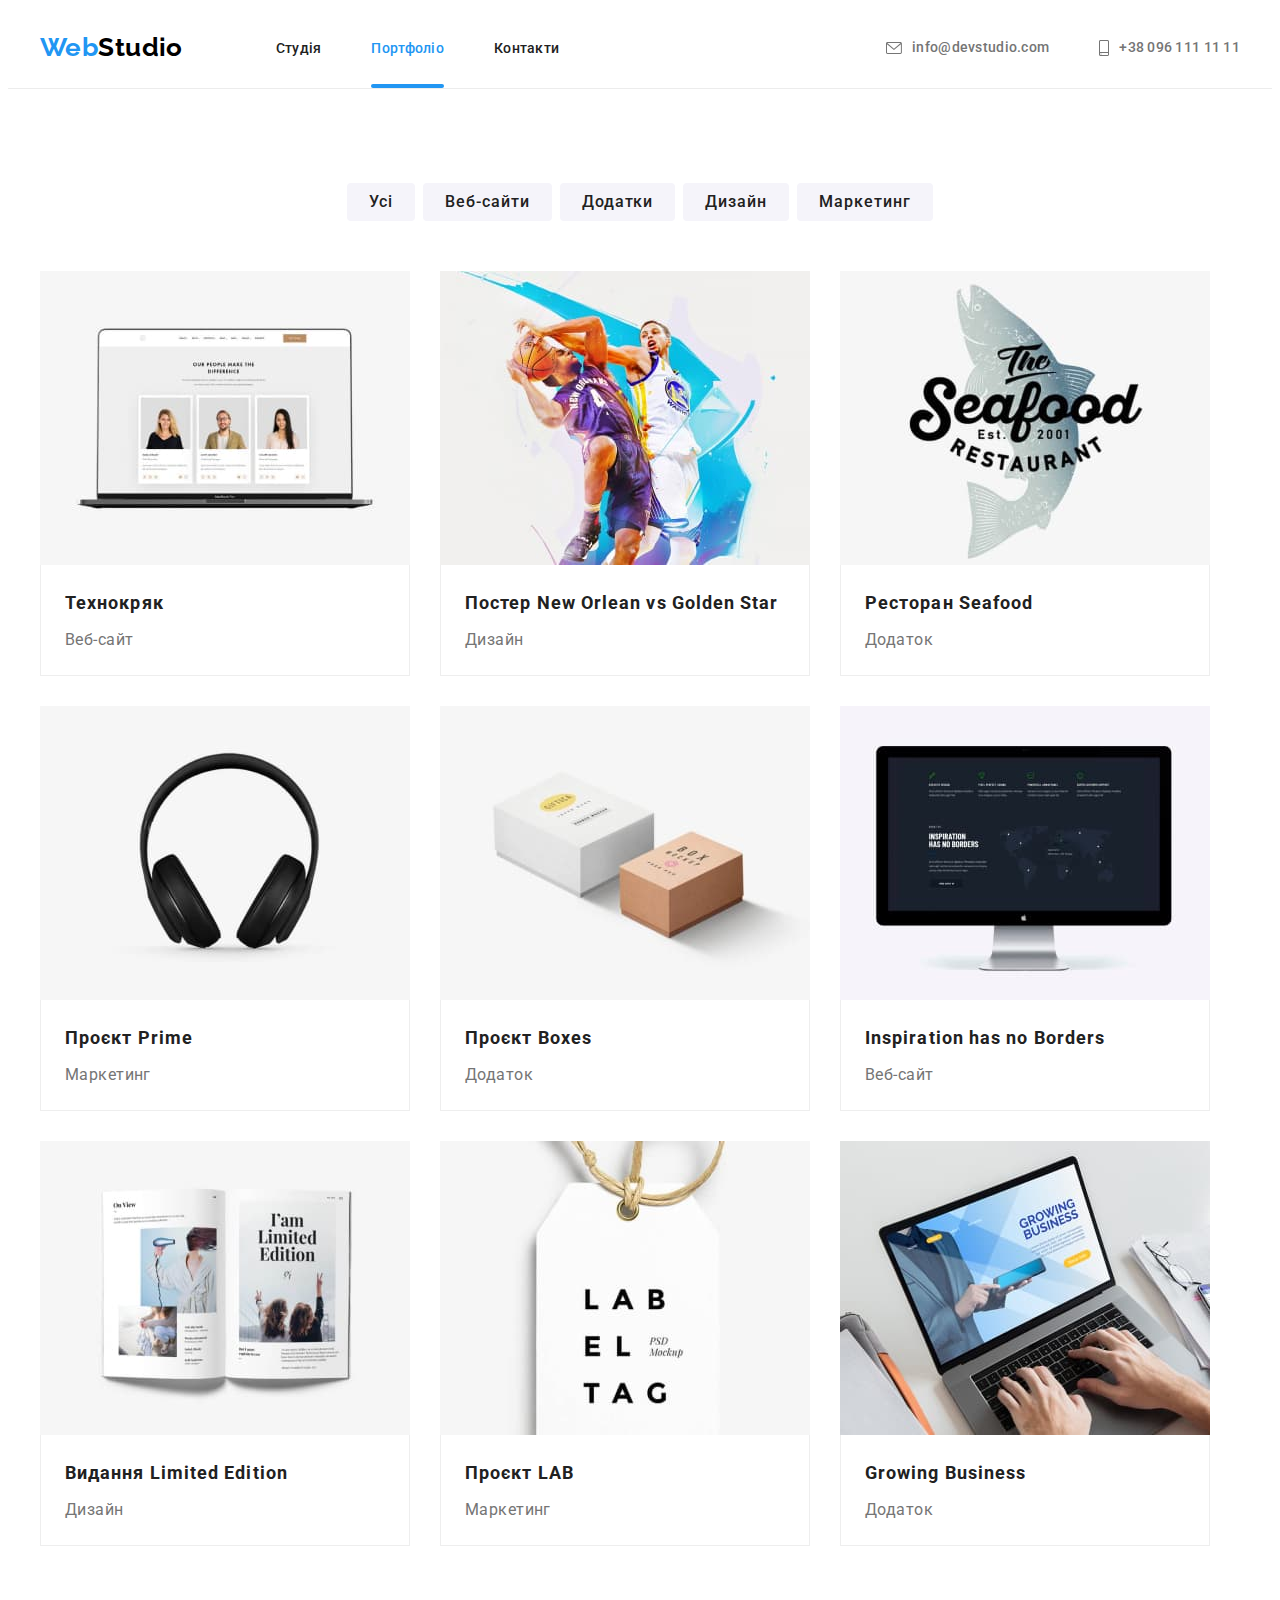
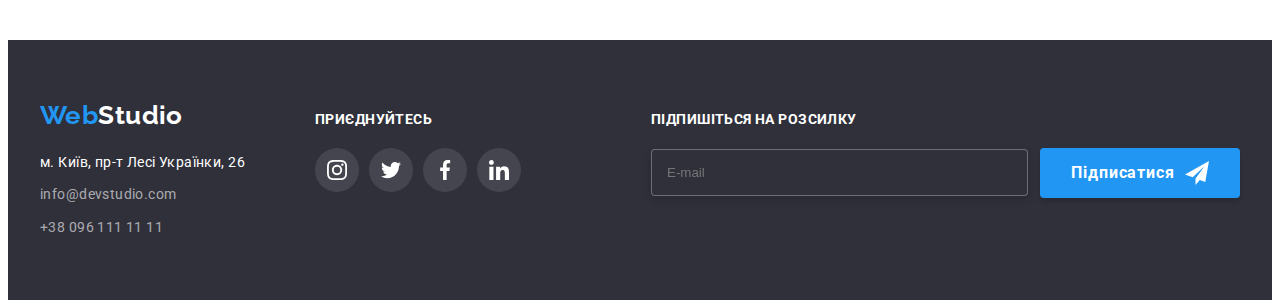
==== commit dd5f1f05: "переписує класи по методології ВЕМ" ====
--- a/portfolio.html
+++ b/portfolio.html
@@ -25,7 +25,9 @@
     <header class="page-header">
       <div class="header-conteiner conteiner">
         <nav class="page-navigation">
-          <a class="logo link" href="./index.html"><span class="logo__element">Web</span>Studio</a>
+          <a class="logo logo__header link" href="./index.html"
+            ><span class="logo__element">Web</span>Studio</a
+          >
           <ul class="menu-list list">
             <li class="menu-list__item">
               <a class="menu-list__link link" href="./index.html">Студія</a>
@@ -58,209 +60,209 @@
     </header>
     <main class="main">
       <section class="section">
-        <div class="buttom-conteiner conteiner">
-          <h1 class="services-heading visually-hidden">Наші послуги</h1>
-          <ul class="services-nav-list list">
-            <li class="services-nav-item">
+        <div class="services-nav conteiner">
+          <h1 class="services-nav__title visually-hidden">Наші послуги</h1>
+          <ul class="services-nav__list list">
+            <li class="services-nav__item">
               <button type="button" class="button button__services">Усі</button>
             </li>
-            <li class="services-nav-item">
+            <li class="services-nav__item">
               <button type="button" class="button button__services">Веб-сайти</button>
             </li>
-            <li class="services-nav-item">
+            <li class="services-nav__item">
               <button type="button" class="button button__services">Додатки</button>
             </li>
-            <li class="services-nav-item">
+            <li class="services-nav__item">
               <button type="button" class="button button__services">Дизайн</button>
             </li>
-            <li class="services-nav-item">
+            <li class="services-nav__item">
               <button type="button" class="button button__services">Маркетинг</button>
             </li>
           </ul>
         </div>
 
         <ul class="services-list list conteiner">
-          <li class="services-item">
-            <a class="services-item-link link" href="">
-              <div class="card-overlay">
-                <img
-                  class="services-img"
+          <li class="services-list__item">
+            <a class="services-list__link link" href="">
+              <div class="card-overlay">
+                <img
+                  class="card__img"
                   src="./portfolio-img/laptop.jpg"
                   alt="ноутбук з сайтом"
                   width="370"
                 />
-                <p class="card-text">
-                  Ресурс пропонує комплексні пропозиції з різним рівнем функціоналу та сервісів. Все
-                  це дозволить відвідувачу отримати вичерпні відомості про компанію чи приватну
-                  особу.
-                </p>
-              </div>
-              <div class="desc">
-                <h2 class="services-title">Технокряк</h2>
-                <p class="services-sectoin">Веб-сайт</p>
-              </div>
-            </a>
-          </li>
-          <li class="services-item">
-            <a class="services-item-link link" href="">
-              <div class="card-overlay">
-                <img
-                  class="services-img"
+                <p class="card-overlay__text">
+                  Ресурс пропонує комплексні пропозиції з різним рівнем функціоналу та сервісів. Все
+                  це дозволить відвідувачу отримати вичерпні відомості про компанію чи приватну
+                  особу.
+                </p>
+              </div>
+              <div class="card-desc">
+                <h2 class="card-desc__title">Технокряк</h2>
+                <p class="card-desc__section">Веб-сайт</p>
+              </div>
+            </a>
+          </li>
+          <li class="services-list__item">
+            <a class="services-list__link link" href="">
+              <div class="card-overlay">
+                <img
+                  class="card__img"
                   src="./portfolio-img/basketball.jpg"
                   alt="постер з двума баскетболістами"
                   width="370"
                 />
-                <p class="card-text">
-                  Ресурс пропонує комплексні пропозиції з різним рівнем функціоналу та сервісів. Все
-                  це дозволить відвідувачу отримати вичерпні відомості про компанію чи приватну
-                  особу.
-                </p>
-              </div>
-              <div class="desc">
-                <h2 class="services-title">Постер New Orlean vs Golden Star</h2>
-                <p class="services-sectoin">Дизайн</p>
-              </div>
-            </a>
-          </li>
-          <li class="services-item">
-            <a class="services-item-link link" href="">
-              <div class="card-overlay">
-                <img
-                  class="services-img"
+                <p class="card-overlay__text">
+                  Ресурс пропонує комплексні пропозиції з різним рівнем функціоналу та сервісів. Все
+                  це дозволить відвідувачу отримати вичерпні відомості про компанію чи приватну
+                  особу.
+                </p>
+              </div>
+              <div class="card-desc">
+                <h2 class="card-desc__title">Постер New Orlean vs Golden Star</h2>
+                <p class="card-desc__section">Дизайн</p>
+              </div>
+            </a>
+          </li>
+          <li class="services-list__item">
+            <a class="services-list__link link" href="">
+              <div class="card-overlay">
+                <img
+                  class="card__img"
                   src="./portfolio-img/seafoood.jpg"
                   alt="логотип ресторану"
                   width="370"
                 />
-                <p class="card-text">
-                  Ресурс пропонує комплексні пропозиції з різним рівнем функціоналу та сервісів. Все
-                  це дозволить відвідувачу отримати вичерпні відомості про компанію чи приватну
-                  особу.
-                </p>
-              </div>
-              <div class="desc">
-                <h2 class="services-title">Ресторан Seafood</h2>
-                <p class="services-sectoin">Додаток</p>
-              </div>
-            </a>
-          </li>
-          <li class="services-item">
-            <a class="services-item-link link" href="">
-              <div class="card-overlay">
-                <img
-                  class="services-img"
+                <p class="card-overlay__text">
+                  Ресурс пропонує комплексні пропозиції з різним рівнем функціоналу та сервісів. Все
+                  це дозволить відвідувачу отримати вичерпні відомості про компанію чи приватну
+                  особу.
+                </p>
+              </div>
+              <div class="card-desc">
+                <h2 class="card-desc__title">Ресторан Seafood</h2>
+                <p class="card-desc__section">Додаток</p>
+              </div>
+            </a>
+          </li>
+          <li class="services-list__item">
+            <a class="services-list__link link" href="">
+              <div class="card-overlay">
+                <img
+                  class="card__img"
                   src="./portfolio-img/headphone.jpg"
                   alt=" навушники"
                   width="370"
                 />
-                <p class="card-text">
-                  Ресурс пропонує комплексні пропозиції з різним рівнем функціоналу та сервісів. Все
-                  це дозволить відвідувачу отримати вичерпні відомості про компанію чи приватну
-                  особу.
-                </p>
-              </div>
-              <div class="desc">
-                <h2 class="services-title">Проєкт Prime</h2>
-                <p class="services-sectoin">Маркетинг</p>
-              </div>
-            </a>
-          </li>
-          <li class="services-item">
-            <a class="services-item-link link" href="">
-              <div class="card-overlay">
-                <img
-                  class="services-img"
+                <p class="card-overlay__text">
+                  Ресурс пропонує комплексні пропозиції з різним рівнем функціоналу та сервісів. Все
+                  це дозволить відвідувачу отримати вичерпні відомості про компанію чи приватну
+                  особу.
+                </p>
+              </div>
+              <div class="card-desc">
+                <h2 class="card-desc__title">Проєкт Prime</h2>
+                <p class="card-desc__section">Маркетинг</p>
+              </div>
+            </a>
+          </li>
+          <li class="services-list__item">
+            <a class="services-list__link link" href="">
+              <div class="card-overlay">
+                <img
+                  class="card__img"
                   src="./portfolio-img/boxes.jpg"
                   alt="коробки різного дизайну"
                   width="370"
                 />
-                <p class="card-text">
-                  Ресурс пропонує комплексні пропозиції з різним рівнем функціоналу та сервісів. Все
-                  це дозволить відвідувачу отримати вичерпні відомості про компанію чи приватну
-                  особу.
-                </p>
-              </div>
-              <div class="desc">
-                <h2 class="services-title">Проєкт Boxes</h2>
-                <p class="services-sectoin">Додаток</p>
-              </div>
-            </a>
-          </li>
-          <li class="services-item">
-            <a class="services-item-link link" href="">
-              <div class="card-overlay">
-                <img
-                  class="services-img"
+                <p class="card-overlay__text">
+                  Ресурс пропонує комплексні пропозиції з різним рівнем функціоналу та сервісів. Все
+                  це дозволить відвідувачу отримати вичерпні відомості про компанію чи приватну
+                  особу.
+                </p>
+              </div>
+              <div class="card-desc">
+                <h2 class="card-desc__title">Проєкт Boxes</h2>
+                <p class="card-desc__section">Додаток</p>
+              </div>
+            </a>
+          </li>
+          <li class="services-list__item">
+            <a class="services-list__link link" href="">
+              <div class="card-overlay">
+                <img
+                  class="card__img"
                   src="./portfolio-img/imac.jpg"
                   alt="сайт (натхнення немає кордонів)"
                   width="370"
                 />
-                <p class="card-text">
-                  Ресурс пропонує комплексні пропозиції з різним рівнем функціоналу та сервісів. Все
-                  це дозволить відвідувачу отримати вичерпні відомості про компанію чи приватну
-                  особу.
-                </p>
-              </div>
-              <div class="desc">
-                <h2 class="services-title">Inspiration has no Borders</h2>
-                <p class="services-sectoin">Веб-сайт</p>
-              </div>
-            </a>
-          </li>
-          <li class="services-item">
-            <a class="services-item-link link" href="">
-              <div class="card-overlay">
-                <img
-                  class="services-img"
+                <p class="card-overlay__text">
+                  Ресурс пропонує комплексні пропозиції з різним рівнем функціоналу та сервісів. Все
+                  це дозволить відвідувачу отримати вичерпні відомості про компанію чи приватну
+                  особу.
+                </p>
+              </div>
+              <div class="card-desc">
+                <h2 class="card-desc__title">Inspiration has no Borders</h2>
+                <p class="card-desc__section">Веб-сайт</p>
+              </div>
+            </a>
+          </li>
+          <li class="services-list__item">
+            <a class="services-list__link link" href="">
+              <div class="card-overlay">
+                <img
+                  class="card__img"
                   src="./portfolio-img/magazine.jpg"
                   alt="журнал"
                   width="370"
                 />
-                <p class="card-text">
-                  Ресурс пропонує комплексні пропозиції з різним рівнем функціоналу та сервісів. Все
-                  це дозволить відвідувачу отримати вичерпні відомості про компанію чи приватну
-                  особу.
-                </p>
-              </div>
-              <div class="desc">
-                <h2 class="services-title">Видання Limited Edition</h2>
-                <p class="services-sectoin">Дизайн</p>
-              </div>
-            </a>
-          </li>
-          <li class="services-item">
-            <a class="services-item-link link" href="">
-              <div class="card-overlay">
-                <img class="services-img" src="./portfolio-img/lab.jpg" alt="бірка" width="370" />
-                <p class="card-text">
-                  Ресурс пропонує комплексні пропозиції з різним рівнем функціоналу та сервісів. Все
-                  це дозволить відвідувачу отримати вичерпні відомості про компанію чи приватну
-                  особу.
-                </p>
-              </div>
-              <div class="desc">
-                <h2 class="services-title">Проєкт LAB</h2>
-                <p class="services-sectoin">Маркетинг</p>
-              </div>
-            </a>
-          </li>
-          <li class="services-item">
-            <a class="services-item-link link" href="">
-              <div class="card-overlay">
-                <img
-                  class="services-img"
+                <p class="card-overlay__text">
+                  Ресурс пропонує комплексні пропозиції з різним рівнем функціоналу та сервісів. Все
+                  це дозволить відвідувачу отримати вичерпні відомості про компанію чи приватну
+                  особу.
+                </p>
+              </div>
+              <div class="card-desc">
+                <h2 class="card-desc__title">Видання Limited Edition</h2>
+                <p class="card-desc__section">Дизайн</p>
+              </div>
+            </a>
+          </li>
+          <li class="services-list__item">
+            <a class="services-list__link link" href="">
+              <div class="card-overlay">
+                <img class="card__img" src="./portfolio-img/lab.jpg" alt="бірка" width="370" />
+                <p class="card-overlay__text">
+                  Ресурс пропонує комплексні пропозиції з різним рівнем функціоналу та сервісів. Все
+                  це дозволить відвідувачу отримати вичерпні відомості про компанію чи приватну
+                  особу.
+                </p>
+              </div>
+              <div class="card-desc">
+                <h2 class="card-desc__title">Проєкт LAB</h2>
+                <p class="card-desc__section">Маркетинг</p>
+              </div>
+            </a>
+          </li>
+          <li class="services-list__item">
+            <a class="services-list__link link" href="">
+              <div class="card-overlay">
+                <img
+                  class="card__img"
                   src="./portfolio-img/macbook.jpg"
                   alt="зростаючий бізнес"
                   width="370"
                 />
-                <p class="card-text">
-                  Ресурс пропонує комплексні пропозиції з різним рівнем функціоналу та сервісів. Все
-                  це дозволить відвідувачу отримати вичерпні відомості про компанію чи приватну
-                  особу.
-                </p>
-              </div>
-              <div class="desc">
-                <h2 class="services-title">Growing Business</h2>
-                <p class="services-sectoin">Додаток</p>
+                <p class="card-overlay__text">
+                  Ресурс пропонує комплексні пропозиції з різним рівнем функціоналу та сервісів. Все
+                  це дозволить відвідувачу отримати вичерпні відомості про компанію чи приватну
+                  особу.
+                </p>
+              </div>
+              <div class="card-desc">
+                <h2 class="card-desc__title">Growing Business</h2>
+                <p class="card-desc__section">Додаток</p>
               </div>
             </a>
           </li>
@@ -270,61 +272,61 @@
     <footer class="footer">
       <div class="conteiner">
         <div class="footer-content">
-          <div class="footer-content-address">
-            <a class="logo-footer link" href="./index.html"
-              ><span class="logo-web">Web</span>Studio</a
+          <div class="address-group">
+            <a class="logo logo__footer link" href="./index.html"
+              ><span class="logo__element">Web</span>Studio</a
             >
             <address class="address">
               <ul class="address-list list">
-                <li class="address-list-item">
+                <li class="address-list__item">
                   <a
-                    class="address-map link"
+                    class="address-list__link--map link"
                     href="https://goo.gl/maps/CPtrU1FHBa2aNyZL9"
                     target="_blank"
                     rel="noopener noreferrer nofollow"
                     >м. Київ, пр-т Лесі Українки, 26</a
                   >
                 </li>
-                <li class="address-list-item">
-                  <a class="footer-contacts-email link" href="mailto:info@devstudio.com"
+                <li class="address-list__item">
+                  <a class="address-list__link--email link" href="mailto:info@devstudio.com"
                     >info@devstudio.com</a
                   >
                 </li>
-                <li class="address-list-item">
-                  <a class="footer-contacts-number link" href="tel:+380961111111"
+                <li class="address-list__item">
+                  <a class="address-list__link--tel link" href="tel:+380961111111"
                     >+38 096 111 11 11</a
                   >
                 </li>
               </ul>
             </address>
           </div>
-          <div class="footer-content-link">
-            <b class="studio-caption">приєднуйтесь</b>
-            <ul class="studio-link-list list">
-              <li class="studio-list-item">
-                <a href="" class="studio-link">
-                  <svg lang="en" aria-label="instagram logo" class="icon-studio-link">
+          <div class="social-links">
+            <b class="social-links__title">приєднуйтесь</b>
+            <ul class="links-list list">
+              <li class="links-list__item">
+                <a href="" class="links-list__link">
+                  <svg lang="en" aria-label="instagram logo" class="links-list__icon">
                     <use href="./images/icons.svg.svg#icon-instagram"></use>
                   </svg>
                 </a>
               </li>
-              <li class="studio-list-item">
-                <a href="" class="studio-link">
-                  <svg lang="en" aria-label="twitter logo" class="icon-studio-link">
+              <li class="links-list__item">
+                <a href="" class="links-list__link">
+                  <svg lang="en" aria-label="twitter logo" class="links-list__icon">
                     <use href="./images/icons.svg.svg#icon-twitter"></use>
                   </svg>
                 </a>
               </li>
-              <li class="studio-list-item">
-                <a href="" class="studio-link">
-                  <svg lang="en" aria-label="facebook logo" class="icon-studio-link">
+              <li class="links-list__item">
+                <a href="" class="links-list__link">
+                  <svg lang="en" aria-label="facebook logo" class="links-list__icon">
                     <use href="./images/icons.svg.svg#icon-facebook"></use>
                   </svg>
                 </a>
               </li>
-              <li class="studio-list-item">
-                <a href="" class="studio-link">
-                  <svg lang="en" aria-label="linkedin logo" class="icon-studio-link">
+              <li class="links-list__item">
+                <a href="" class="links-list__link">
+                  <svg lang="en" aria-label="linkedin logo" class="links-list__icon">
                     <use href="./images/icons.svg.svg#icon-linkedin"></use>
                   </svg>
                 </a>
@@ -332,19 +334,19 @@
             </ul>
           </div>
           <div class="subscribe">
-            <b class="subscribe-title">Підпишіться на розсилку</b>
-            <div class="subscribe-tap">
-              <label class="subscribe-label" for="subscribe-mail"></label>
+            <b class="subscribe__title">Підпишіться на розсилку</b>
+            <div class="subscribe-wrapper">
+              <label class="subscribe-wrapper__label" for="subscribe-mail"></label>
               <input
-                class="subscribe-input"
+                class="subscribe-wrapper__input"
                 name="subscribe-user-mail"
                 id="subscribe-mail"
-                type="mail"
+                type="email"
                 placeholder="E-mail"
               />
-              <button class="subscribe-button" type="submit">
+              <button class="button button__subscribe" type="submit">
                 Підписатися
-                <svg class="send-icon" width="24" height="24">
+                <svg class="subscribe-wrapper__icon--send" width="24" height="24">
                   <use href="./images/icons.svg.svg#icon-send"></use>
                 </svg>
               </button>
--- a/css/portfolio.min.css
+++ b/css/portfolio.min.css
@@ -1 +1 @@
-.visually-hidden{position:absolute;white-space:nowrap;width:1px;height:1px;overflow:hidden;border:0;padding:0;clip:rect(0 0 0 0);clip-path:inset(50%);margin:-1px}:root{--main-font-family: "Roboto", sans-serif;--secondary-font-family: "Raleway", sans-serif;--primry-font-weight: 700;--secondary-font-weight: 400;--primary-font-size: 14px;--main-color: #212121;--secondary-color: #757575;--accent-color: #2196f3;--other-color: #ffffff;--logo-color: #000000;--primary-background-color: #2f303a;--secondary-background-color: #f5f4fa;--primary-icon-color: #afb1b8;--transition-time-cubic: 250ms cubic-bezier(0.4, 0, 0.2, 1)}h1,h2,h3,h4,h5,h6,p{margin-top:0;margin-bottom:0}ul,ol{margin:0;padding:0}button{cursor:pointer}img{display:block;max-width:100%;height:auto}.link{text-decoration:none}.list{list-style:none}body{font-family:"Roboto",sans-serif;font-size:var(--primary-font-size);letter-spacing:.03em;color:var(--main-color);background-color:var(--other-color)}.conteiner{width:1200px;margin-left:auto;margin-right:auto;padding-left:15px;padding-right:15px}.section{padding-top:94px;padding-bottom:94px}.button{display:flex;justify-content:center;align-items:center;font-family:var(--main-font);background-color:var(--accent-color);color:var(--other-color);cursor:pointer;font-weight:var(--primry-font-weight);font-size:16px;line-height:1.875em;border:0;border-radius:4px;letter-spacing:.06em}.button__baner{padding:10px 32px;transition:color var(--transition-time-cubic),background-color var(--transition-time-cubic)}.button__baner:hover,.button__baner:focus{background-color:#188ce8;color:var(--other-color)}.button__subscribe{width:200px;padding-top:10px;padding-bottom:10px;box-shadow:0px 4px 4px rgba(0,0,0,.15)}.button__services{padding:6px 22px;font-weight:500;line-height:1.6;background-color:var(--secondary-background-color);color:var(--main-color);transition:background-color var(--transition-time-cubic),color var(--transition-time-cubic),box-shadow var(--transition-time-cubic)}.button__services:hover,.button__services:focus{background-color:var(--accent-color);color:var(--other-color);box-shadow:0px 3px 1px rgba(0,0,0,.1),0px 1px 2px rgba(0,0,0,.08),0px 2px 2px rgba(0,0,0,.12)}.button__modal--close{position:absolute;right:8px;top:8px;width:30px;height:30px;border-radius:50%;padding:0;background-color:rgba(0,0,0,0);border:1px solid rgba(0,0,0,.1);transition:fill var(--transition-time-cubic)}.button__modal--close:hover,.button__modal--close:focus{fill:var(--accent-color)}.button__modal--send{width:200px;margin-top:30px;padding-top:10px;padding-bottom:10px;margin-right:auto;margin-left:auto;box-shadow:0px 4px 4px rgba(0,0,0,.15);transition:background var(--transition-time-cubic)}.button__modal--send:hover,.button__modal--send:focus{background:#188ce8}.logo{margin-right:93px;padding-top:24px;padding-bottom:24px;color:var(--logo-color);font-family:"Raleway";font-style:normal;font-weight:700;font-size:26px;line-height:31px;letter-spacing:.03em}.logo__element{color:var(--accent-color)}.page-header{align-items:center;border-bottom:1px solid #ececec}.header-conteiner{display:flex}.page-navigation{display:flex}.menu-list{display:flex;column-gap:50px;align-items:center;padding-left:0}.menu-list__link{position:relative;padding-top:32px;padding-bottom:32px;color:var(--main-color);font-weight:500;font-size:14px;line-height:1.14em;letter-spacing:.02em;transition:color var(--transition-time-cubic)}.menu-list__link.current{color:var(--accent-color)}.current::after{display:inline-block;position:absolute;content:"";bottom:0;left:0;width:100%;height:4px;border-radius:2px;background-color:var(--accent-color)}.menu-list__link:hover,.menu-list__link:focus{color:var(--accent-color)}.contacts-list{margin-left:auto;display:flex;column-gap:50px;padding-left:0;font-weight:500;line-height:1.14em;letter-spacing:.02em}.page-header__email,.page-header__tel{display:flex;justify-content:center;align-items:center;padding-top:32px;padding-bottom:32px;color:var(--secondary-color);font-weight:500;transition:color var(--transition-time-cubic)}.page-header__email:hover,.page-header__email:focus{color:var(--accent-color)}.page-header__tel:hover,.page-header__tel:focus{color:var(--accent-color)}.page-header__email--icon,.page-header__tel--icon{margin-right:10px;fill:var(--secondary-color)}.page-header__email--icon{width:16px;height:12px}.page-header__tel--icon{width:10px;height:16px}.page-header__email:hover .page-header__email--icon,.page-header__email:focus .page-header__email--icon{fill:var(--accent-color)}.page-header__tel:hover .page-header__tel--icon,.page-header__tel:focus .page-header__tel--icon{fill:var(--accent-color)}.services{padding-top:0}.button-conteiner{display:flex;justify-content:center;align-items:center}.services-nav-list{display:flex;justify-content:center;align-items:center;margin-bottom:50px;column-gap:8px;color:var(--main-color);font-weight:500;font-size:16px;line-height:1.62}.services-list{display:flex;flex-wrap:wrap;column-gap:30px;gap:30px}.services-item-link{display:block;transition:box-shadow var(--transition-time-cubic)}.services-item-link:hover,.services-item-link:focus{box-shadow:0px 1px 1px rgba(0,0,0,.12),0px 4px 4px rgba(0,0,0,.06),1px 4px 6px rgba(0,0,0,.16)}.desc{padding:20px 24px;border:1px solid #eee;border-top:0;justify-content:flex-start;align-items:center}.services-title{margin-bottom:4px;color:var(--main-color);font-weight:var(--primry-font-weight);font-size:18px;line-height:2;letter-spacing:.06em}.services-sectoin{color:var(--secondary-color);font-weight:var(--secondary-font-weight);font-size:16px;line-height:1.875}.card-overlay{position:relative;overflow:hidden}.card-text{position:absolute;transform:translateY(100%);top:0;left:0;padding:63px 24px;width:100%;height:100%;font-weight:400;font-size:18px;line-height:1.55;color:var(--other-color);background-color:rgba(33,150,243,.9);transition:transform var(--transition-time-cubic)}.services-item-link:hover .card-text{transform:translateY(0%)}.footer{padding-top:60px;padding-bottom:60px;background-color:var(--primary-background-color);flex-direction:column;justify-content:flex-start}.footer-content{margin-right:auto;display:flex;align-items:baseline}.footer-content-address{display:flex;flex-direction:column;justify-content:center;align-content:flex-start}.footer-content-link{margin-left:70px}.logo-footer{margin-bottom:20px;justify-content:flex-start;color:var(--other-color);font-family:var(--secondary-font-family);font-weight:var(--primry-font-weight);font-size:26px;line-height:1.19}.address{justify-content:flex-start}.address-list{display:flex;flex-direction:column;justify-content:flex-start;font-style:normal;font-weight:var(--secondary-font-weight);line-height:1.7}.address-list-item:not(:last-child){margin-bottom:9px}.address-map{color:var(--other-color);font-weight:var(--secondary-font-weight);line-height:1.7}.footer-contacts-email,.footer-contacts-number{color:rgba(255,255,255,.6);font-weight:var(--secondary-font-weight);line-height:1.7;transition:color var(--transition-time-cubic)}.footer-contacts-email:hover,.footer-contacts-email:focus{color:var(--accent-color)}.footer-contacts-number:hover,.footer-contacts-number:focus{color:var(--accent-color)}.sdudio-social-group{display:flex;justify-content:center;align-items:flex-start}.studio-link-list{margin-top:20px;column-gap:10px;display:flex;justify-content:center;align-items:center}.studio-caption{font-weight:var(--primry-font-weight);color:var(--other-color);font-style:normal;font-size:var(--primary-font-size);line-height:1.14;letter-spacing:.03em;text-transform:uppercase;margin-bottom:20px}.studio-link{width:44px;height:44px;border-radius:50%;background-color:rgba(255,255,255,.1);display:flex;justify-content:center;align-items:center;transition:background-color var(--transition-time-cubic)}.studio-link:hover,.studio-link:focus{background-color:var(--accent-color)}.icon-studio-link{width:20px;height:20px;fill:var(--other-color)}.subscribe{margin-left:auto}.subscribe-title{margin-bottom:20px;display:block;font-weight:var(--primry-font-weight);font-size:var(--primary-font-size);line-height:1.14;text-transform:uppercase;color:var(--other-color)}.subscribe-tap{display:flex;align-items:center;padding:0;margin:0}.subscribe-input{width:358px;padding-top:15px;padding-bottom:15px;padding-left:15px;margin-right:12px;color:var(--other-color);background-color:var(--primary-background-color);border:1px solid rgba(255,255,255,.3);border-radius:4px;outline:none;filter:drop-shadow(0px 4px 4px rgba(0, 0, 0, 0.15))}.send-icon{margin-left:10px;fill:var(--other-color)}/*# sourceMappingURL=portfolio.min.css.map */+:root{--main-font-family: "Roboto", sans-serif;--secondary-font-family: "Raleway", sans-serif;--primry-font-weight: 700;--secondary-font-weight: 400;--primary-font-size: 14px;--main-color: #212121;--secondary-color: #757575;--accent-color: #2196f3;--other-color: #ffffff;--logo-color: #000000;--primary-background-color: #2f303a;--secondary-background-color: #f5f4fa;--primary-icon-color: #afb1b8;--transition-time-cubic: 250ms cubic-bezier(0.4, 0, 0.2, 1)}.visually-hidden{position:absolute;white-space:nowrap;width:1px;height:1px;overflow:hidden;border:0;padding:0;clip:rect(0 0 0 0);clip-path:inset(50%);margin:-1px}h1,h2,h3,h4,h5,h6,p{margin-top:0;margin-bottom:0}ul,ol{margin:0;padding:0}button{cursor:pointer}img{display:block;max-width:100%;height:auto}.link{text-decoration:none}.list{list-style:none}body{font-family:"Roboto",sans-serif;font-size:var(--primary-font-size);letter-spacing:.03em;color:var(--main-color);background-color:var(--other-color)}.conteiner{width:1200px;margin-left:auto;margin-right:auto;padding-left:15px;padding-right:15px}.section{padding-top:94px;padding-bottom:94px}.button{display:flex;justify-content:center;align-items:center;font-family:var(--main-font);background-color:var(--accent-color);color:var(--other-color);cursor:pointer;font-weight:var(--primry-font-weight);font-size:16px;line-height:1.875em;border:0;border-radius:4px;letter-spacing:.06em}.button__baner{padding:10px 32px;transition:color var(--transition-time-cubic),background-color var(--transition-time-cubic)}.button__baner:hover,.button__baner:focus{background-color:#188ce8;color:var(--other-color)}.button__subscribe{width:200px;padding-top:10px;padding-bottom:10px;box-shadow:0px 4px 4px rgba(0,0,0,.15)}.button__services{padding:6px 22px;font-weight:500;line-height:1.6;background-color:var(--secondary-background-color);color:var(--main-color);transition:background-color var(--transition-time-cubic),color var(--transition-time-cubic),box-shadow var(--transition-time-cubic)}.button__services:hover,.button__services:focus{background-color:var(--accent-color);color:var(--other-color);box-shadow:0px 3px 1px rgba(0,0,0,.1),0px 1px 2px rgba(0,0,0,.08),0px 2px 2px rgba(0,0,0,.12)}.button__modal--close{position:absolute;right:8px;top:8px;width:30px;height:30px;border-radius:50%;padding:0;background-color:rgba(0,0,0,0);border:1px solid rgba(0,0,0,.1);transition:fill var(--transition-time-cubic)}.button__modal--close:hover,.button__modal--close:focus{fill:var(--accent-color)}.button__modal--send{width:200px;margin-top:30px;padding-top:10px;padding-bottom:10px;margin-right:auto;margin-left:auto;box-shadow:0px 4px 4px rgba(0,0,0,.15);transition:background var(--transition-time-cubic)}.button__modal--send:hover,.button__modal--send:focus{background:#188ce8}.logo{font-family:var(--secondary-font-family);font-weight:var(--primry-font-weight);font-size:26px;line-height:1.19}.logo__element{color:var(--accent-color)}.logo__header{margin-right:93px;padding-top:24px;padding-bottom:24px;color:var(--logo-color)}.logo__footer{margin-bottom:20px;color:var(--other-color)}.page-header{align-items:center;border-bottom:1px solid #ececec}.header-conteiner{display:flex}.page-navigation{display:flex}.menu-list{display:flex;column-gap:50px;align-items:center;padding-left:0}.menu-list__link{position:relative;padding-top:32px;padding-bottom:32px;color:var(--main-color);font-weight:500;font-size:14px;line-height:1.14em;letter-spacing:.02em;transition:color var(--transition-time-cubic)}.menu-list__link.current{color:var(--accent-color)}.current::after{display:inline-block;position:absolute;content:"";bottom:0;left:0;width:100%;height:4px;border-radius:2px;background-color:var(--accent-color)}.menu-list__link:hover,.menu-list__link:focus{color:var(--accent-color)}.contacts-list{margin-left:auto;display:flex;column-gap:50px;padding-left:0;font-weight:500;line-height:1.14em;letter-spacing:.02em}.page-header__email,.page-header__tel{display:flex;justify-content:center;align-items:center;padding-top:32px;padding-bottom:32px;color:var(--secondary-color);font-weight:500;transition:color var(--transition-time-cubic)}.page-header__email:hover,.page-header__email:focus{color:var(--accent-color)}.page-header__tel:hover,.page-header__tel:focus{color:var(--accent-color)}.page-header__email--icon,.page-header__tel--icon{margin-right:10px;fill:var(--secondary-color)}.page-header__email--icon{width:16px;height:12px}.page-header__tel--icon{width:10px;height:16px}.page-header__email:hover .page-header__email--icon,.page-header__email:focus .page-header__email--icon{fill:var(--accent-color)}.page-header__tel:hover .page-header__tel--icon,.page-header__tel:focus .page-header__tel--icon{fill:var(--accent-color)}.button-conteiner{display:flex;justify-content:center;align-items:center}.services-nav__list{display:flex;justify-content:center;align-items:center;margin-bottom:50px;column-gap:8px;color:var(--main-color);font-weight:500;font-size:16px;line-height:1.62}.services-list{display:flex;flex-wrap:wrap;column-gap:30px;gap:30px}.services-list__link{display:block;transition:box-shadow var(--transition-time-cubic)}.services-list__link:hover,.services-list__link:focus{box-shadow:0px 1px 1px rgba(0,0,0,.12),0px 4px 4px rgba(0,0,0,.06),1px 4px 6px rgba(0,0,0,.16)}.card-desc{padding:20px 24px;border:1px solid #eee;border-top:0;justify-content:flex-start;align-items:center}.card-desc__title{margin-bottom:4px;color:var(--main-color);font-weight:var(--primry-font-weight);font-size:18px;line-height:2;letter-spacing:.06em}.card-desc__section{color:var(--secondary-color);font-weight:var(--secondary-font-weight);font-size:16px;line-height:1.875}.card-overlay{position:relative;overflow:hidden}.card-overlay__text{position:absolute;transform:translateY(100%);top:0;left:0;padding:63px 24px;width:100%;height:100%;font-weight:400;font-size:18px;line-height:1.55;color:var(--other-color);background-color:rgba(33,150,243,.9);transition:transform var(--transition-time-cubic)}.services-list__link:hover .card-overlay__text{transform:translateY(0%)}.footer{padding-top:60px;padding-bottom:60px;background-color:var(--primary-background-color);flex-direction:column;justify-content:flex-start}.footer-content{margin-right:auto;display:flex;align-items:baseline}.address-group{display:flex;flex-direction:column;justify-content:center;align-content:flex-start}.address{justify-content:flex-start}.address-list{display:flex;flex-direction:column;justify-content:flex-start;font-style:normal;font-weight:var(--secondary-font-weight);line-height:1.7}.address-list__item:not(:last-child){margin-bottom:9px}.address-list__link--map{color:var(--other-color);font-weight:var(--secondary-font-weight);line-height:1.7}.address-list__link--email,.address-list__link--tel{color:rgba(255,255,255,.6);font-weight:var(--secondary-font-weight);line-height:1.7;transition:color var(--transition-time-cubic)}.address-list__link--email:hover,.address-list__link--email:focus{color:var(--accent-color)}.address-list__link--tel:hover,.address-list__link--tel:focus{color:var(--accent-color)}.social-links{margin-left:70px}.social-links__title{font-weight:var(--primry-font-weight);color:var(--other-color);font-style:normal;font-size:var(--primary-font-size);line-height:1.14;letter-spacing:.03em;text-transform:uppercase;margin-bottom:20px}.links-list{margin-top:20px;column-gap:10px;display:flex;justify-content:center;align-items:center}.links-list__link{width:44px;height:44px;border-radius:50%;background-color:rgba(255,255,255,.1);display:flex;justify-content:center;align-items:center;transition:background-color var(--transition-time-cubic)}.links-list__link:hover,.links-list__link:focus{background-color:var(--accent-color)}.links-list__icon{width:20px;height:20px;fill:var(--other-color)}.subscribe{margin-left:auto}.subscribe__title{margin-bottom:20px;display:block;font-weight:var(--primry-font-weight);font-size:var(--primary-font-size);line-height:1.14;text-transform:uppercase;color:var(--other-color)}.subscribe-wrapper{display:flex;align-items:center;padding:0;margin:0}.subscribe-wrapper__input{width:358px;padding-top:15px;padding-bottom:15px;padding-left:15px;margin-right:12px;color:var(--other-color);background-color:var(--primary-background-color);border:1px solid rgba(255,255,255,.3);border-radius:4px;outline:none;filter:drop-shadow(0px 4px 4px rgba(0, 0, 0, 0.15))}.subscribe-wrapper__icon--send{margin-left:10px;fill:var(--other-color)}/*# sourceMappingURL=portfolio.min.css.map */